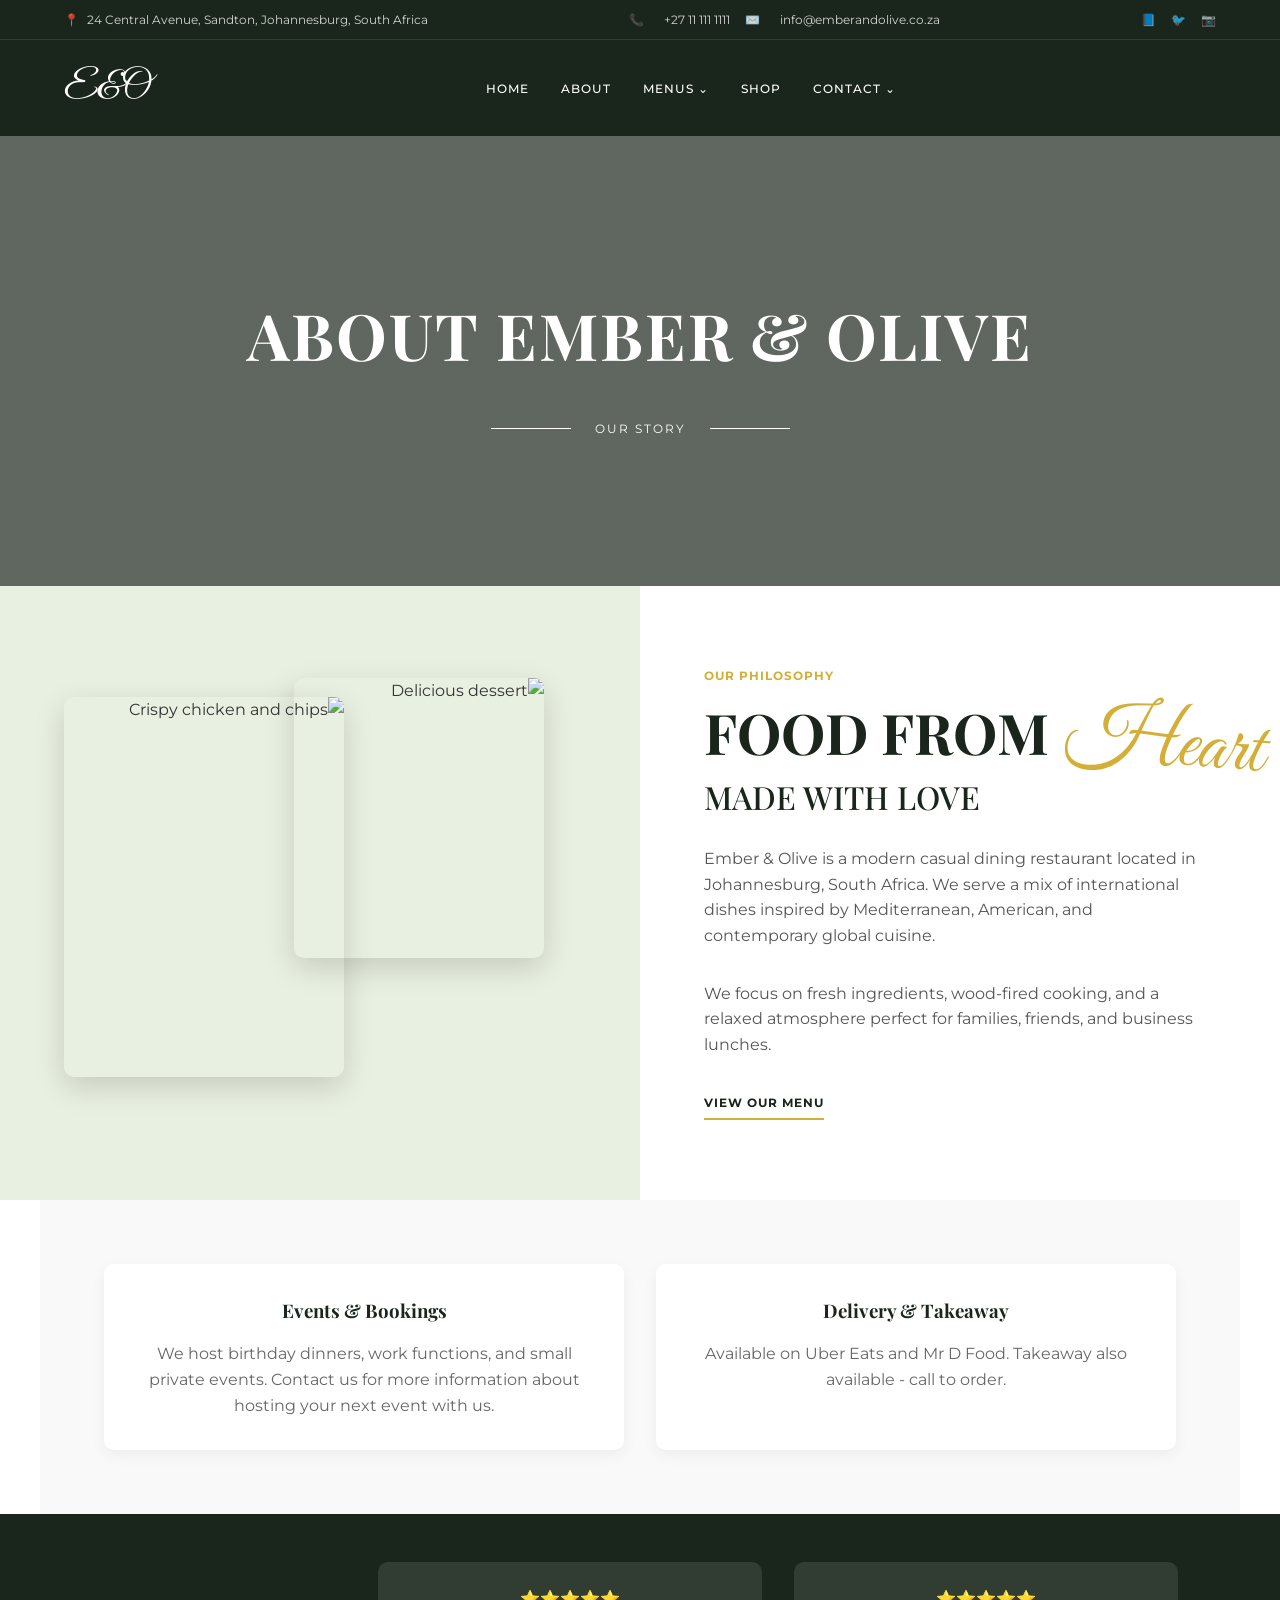
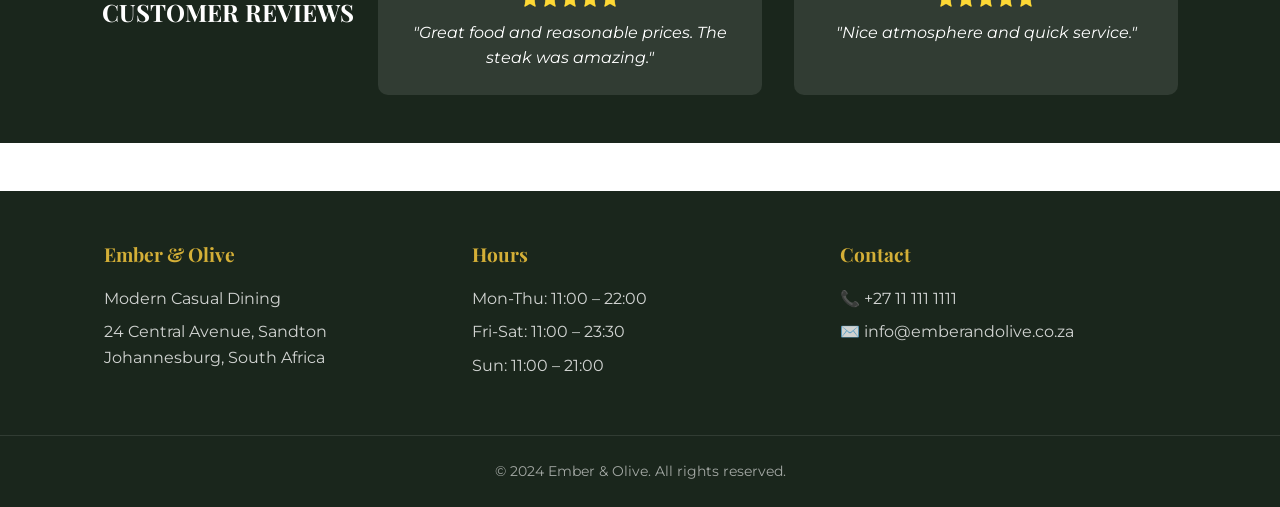
==== About.html @ af5945c0 "3rd commit" ====
<!DOCTYPE html>
<html lang="en">
<head>
    <meta charset="UTF-8">
    <meta name="viewport" content="width=device-width, initial-scale=1.0">
    <title>Ember & Olive - About Us</title>
    <link rel="stylesheet" href="css/style.css">
    <link href="https://fonts.googleapis.com/css2?family=Playfair+Display:wght@400;500;600;700;900&family=Montserrat:wght@300;400;500;600;700&family=Great+Vibes&display=swap" rel="stylesheet">
</head>
<body>
    <!-- Top Utility Bar -->
    <div class="top-bar">
        <div class="location">
            <span class="icon">📍</span> 24 Central Avenue, Sandton, Johannesburg, South Africa
        </div>
        <div class="contact-info">
            <span class="icon">📞</span> +27 11 111 1111
            <span class="icon email-icon">✉️</span> info@emberandolive.co.za
        </div>
        <div class="social-icons">
            <a href="#" aria-label="Facebook">📘</a>
            <a href="#" aria-label="Twitter">🐦</a>
            <a href="#" aria-label="Instagram">📷</a>
        </div>
    </div>

    <!-- Main Navigation -->
    <nav class="main-nav">
        <div class="logo">E&O</div>
        <ul class="nav-links">
            <li><a href="index.html">HOME</a></li>
            <li><a href="about.html">ABOUT</a></li>
            <li><a href="menu.html">MENUS ⌄</a></li>
            <li><a href="#">SHOP</a></li>
            <li><a href="contact.html">CONTACT ⌄</a></li>
        </ul>
    </nav>

    <!-- About Hero Section -->
    <section class="about-hero">
        <div class="hero-content">
            <h1>ABOUT EMBER & OLIVE</h1>
            <div class="hero-divider">
                <span class="line"></span>
                <span class="divider-text">OUR STORY</span>
                <span class="line"></span>
            </div>
        </div>
    </section>

    <!-- Split Content Section for About -->
    <section class="split-section reverse">
        <div class="left-column">
            <div class="left-content">
                <div class="eyebrow">OUR PHILOSOPHY</div>
                <div class="main-heading-container">
                    <h2 class="heading-come">FOOD FROM</h2>
                    <span class="cursive-us">Heart</span>
                </div>
                <h3 class="subheading">MADE WITH LOVE</h3>
                <p class="description">Ember & Olive is a modern casual dining restaurant located in Johannesburg, South Africa. We serve a mix of international dishes inspired by Mediterranean, American, and contemporary global cuisine.</p>
                <p class="description">We focus on fresh ingredients, wood-fired cooking, and a relaxed atmosphere perfect for families, friends, and business lunches.</p>
                <a href="menu.html" class="concept-link">VIEW OUR MENU</a>
            </div>
        </div>
        <div class="right-column">
            <div class="image-stack">
                <img src="images/Chicken and chips.jpg" alt="Crispy chicken and chips" class="stack-image image-1">
                <img src="images/Desert.jpg" alt="Delicious dessert" class="stack-image image-2">
            </div>
        </div>
    </section>

    <!-- Events & Bookings Section -->
    <section class="info-cards">
        <div class="card">
            <h3>Events & Bookings</h3>
            <p>We host birthday dinners, work functions, and small private events. Contact us for more information about hosting your next event with us.</p>
        </div>
        <div class="card">
            <h3>Delivery & Takeaway</h3>
            <p>Available on Uber Eats and Mr D Food. Takeaway also available - call to order.</p>
        </div>
    </section>

    <!-- Customer Reviews Banner -->
    <section class="reviews-banner">
        <div class="banner-content">
            <span class="banner-text">CUSTOMER REVIEWS</span>
            <div class="reviews">
                <div class="review">
                    <div class="stars">⭐⭐⭐⭐⭐</div>
                    <p>"Great food and reasonable prices. The steak was amazing."</p>
                </div>
                <div class="review">
                    <div class="stars">⭐⭐⭐⭐⭐</div>
                    <p>"Nice atmosphere and quick service."</p>
                </div>
            </div>
        </div>
    </section>

    <footer>
        <div class="footer-content">
            <div class="footer-section">
                <h3>Ember & Olive</h3>
                <p>Modern Casual Dining</p>
                <p>24 Central Avenue, Sandton<br>Johannesburg, South Africa</p>
            </div>
            <div class="footer-section">
                <h3>Hours</h3>
                <p>Mon-Thu: 11:00 – 22:00</p>
                <p>Fri-Sat: 11:00 – 23:30</p>
                <p>Sun: 11:00 – 21:00</p>
            </div>
            <div class="footer-section">
                <h3>Contact</h3>
                <p>📞 +27 11 111 1111</p>
                <p>✉️ info@emberandolive.co.za</p>
            </div>
        </div>
        <div class="footer-bottom">
            <p>&copy; 2024 Ember & Olive. All rights reserved.</p>
        </div>
    </footer>
</body>
</html>
---- css/style.css ----
/* ===== RESET & BASE STYLES ===== */
* {
    margin: 0;
    padding: 0;
    box-sizing: border-box;
}

body {
    font-family: 'Montserrat', sans-serif;
    line-height: 1.6;
    color: #333;
    background-color: #fff;
}

/* ===== TOP UTILITY BAR ===== */
.top-bar {
    background-color: #1a261c;
    color: rgba(255, 255, 255, 0.8);
    font-size: 12px;
    font-family: 'Montserrat', sans-serif;
    padding: 10px 5%;
    display: flex;
    justify-content: space-between;
    align-items: center;
    border-bottom: 1px solid rgba(255, 255, 255, 0.1);
    flex-wrap: wrap;
    gap: 10px;
}

.top-bar .icon {
    margin-right: 5px;
}

.contact-info {
    display: flex;
    gap: 15px;
    flex-wrap: wrap;
}

.contact-info .icon {
    margin-left: 0;
}

.social-icons {
    display: flex;
    gap: 15px;
}

.social-icons a {
    color: rgba(255, 255, 255, 0.8);
    text-decoration: none;
    transition: color 0.3s;
}

.social-icons a:hover {
    color: #d4af37;
}

/* ===== MAIN NAVIGATION ===== */
.main-nav {
    background-color: #1a261c;
    padding: 1rem 5%;
    display: flex;
    justify-content: space-between;
    align-items: center;
    flex-wrap: wrap;
    gap: 1rem;
    position: relative;
}

.logo {
    font-family: 'Great Vibes', cursive;
    font-size: 2.5rem;
    color: #fff;
    font-weight: normal;
    flex: 0 0 auto;
}

.nav-links {
    list-style: none;
    display: flex;
    gap: 2rem;
    flex-wrap: wrap;
    margin: 0;
    padding: 0;
    flex: 1;
    justify-content: center;
}

.nav-links li {
    margin: 0;
}

.nav-links a {
    text-decoration: none;
    color: #fff;
    font-size: 12px;
    font-weight: 500;
    letter-spacing: 1px;
    text-transform: uppercase;
    transition: color 0.3s;
}

.nav-links a:hover {
    color: #d4af37;
}

/* ===== HERO SECTIONS ===== */
.hero {
    height: 70vh;
    background: linear-gradient(rgba(26, 38, 28, 0.7), rgba(26, 38, 28, 0.7)), url('images/Drink with fruits around it.jpg');
    background-size: cover;
    background-position: center;
    display: flex;
    align-items: center;
    justify-content: center;
    text-align: center;
}

.about-hero {
    height: 50vh;
    background: linear-gradient(rgba(26, 38, 28, 0.7), rgba(26, 38, 28, 0.7)), url('images/Cool drink.jpg');
    background-size: cover;
    background-position: center;
    display: flex;
    align-items: center;
    justify-content: center;
    text-align: center;
}

.menu-hero {
    height: 50vh;
    background: linear-gradient(rgba(26, 38, 28, 0.7), rgba(26, 38, 28, 0.7)), url('images/Cool drink.jpg');
    background-size: cover;
    background-position: center;
    display: flex;
    align-items: center;
    justify-content: center;
    text-align: center;
}

.contact-hero {
    height: 50vh;
    background: linear-gradient(rgba(26, 38, 28, 0.7), rgba(26, 38, 28, 0.7)), url('images/Cool drink.jpg');
    background-size: cover;
    background-position: center;
    display: flex;
    align-items: center;
    justify-content: center;
    text-align: center;
}

.hero-content h1 {
    font-family: 'Playfair Display', serif;
    font-size: 4rem;
    font-weight: 700;
    color: #fff;
    margin-bottom: 1.5rem;
    text-transform: uppercase;
    letter-spacing: 2px;
}

.hero-divider {
    display: inline-flex;
    align-items: center;
    gap: 1.5rem;
}

.hero-divider .line {
    width: 80px;
    height: 1px;
    background-color: #fff;
}

.hero-divider .divider-text {
    color: #fff;
    font-size: 12px;
    letter-spacing: 2px;
    text-transform: uppercase;
    font-family: 'Montserrat', sans-serif;
}

/* ===== SPLIT SECTION ===== */
.split-section {
    display: grid;
    grid-template-columns: 1fr 1fr;
    min-height: 600px;
}

.split-section.reverse {
    direction: rtl;
}

.split-section.reverse .left-column {
    direction: ltr;
}

.left-column {
    background: #fff;
    padding: 80px 5% 80px 10%;
    display: flex;
    align-items: center;
}

.left-content {
    max-width: 500px;
}

.eyebrow {
    color: #d4af37;
    font-size: 12px;
    font-weight: bold;
    letter-spacing: 1px;
    text-transform: uppercase;
    margin-bottom: 1rem;
}

.main-heading-container {
    position: relative;
    margin-bottom: 0.5rem;
}

.heading-come {
    font-family: 'Playfair Display', serif;
    font-size: 3.5rem;
    font-weight: 700;
    color: #1a261c;
    text-transform: uppercase;
    line-height: 1.1;
    display: inline-block;
    position: relative;
}

.cursive-us {
    font-family: 'Great Vibes', cursive;
    font-size: 5rem;
    color: #d4af37;
    position: absolute;
    top: -20px;
    right: -60px;
    transform: rotate(5deg);
}

.subheading {
    font-family: 'Playfair Display', serif;
    font-size: 2rem;
    font-weight: 500;
    color: #1a261c;
    text-transform: uppercase;
    margin-bottom: 1.5rem;
}

.description {
    color: #555;
    line-height: 1.6;
    margin-bottom: 2rem;
}

.concept-link {
    color: #1a261c;
    text-decoration: none;
    font-size: 12px;
    font-weight: bold;
    text-transform: uppercase;
    letter-spacing: 1px;
    padding-bottom: 5px;
    border-bottom: 2px solid #d4af37;
    transition: color 0.3s;
    display: inline-block;
}

.concept-link:hover {
    color: #d4af37;
}

/* Right Column with Overlapping Images */
.right-column {
    background-color: #e8f0e1;
    position: relative;
    display: flex;
    align-items: center;
    justify-content: center;
    overflow: hidden;
}

.image-stack {
    position: relative;
    width: 100%;
    height: 100%;
    display: flex;
    align-items: center;
    justify-content: center;
}

.stack-image {
    position: absolute;
    border-radius: 10px;
    box-shadow: 0 10px 30px rgba(0,0,0,0.15);
}

.image-1 {
    width: 280px;
    height: 380px;
    object-fit: cover;
    left: 10%;
    bottom: 20%;
    z-index: 1;
}

.image-2 {
    width: 250px;
    height: 280px;
    object-fit: cover;
    right: 15%;
    top: 15%;
    z-index: 2;
}

/* ===== SPECIALS BANNER ===== */
.specials-banner {
    background: linear-gradient(rgba(0,0,0,0.6), rgba(0,0,0,0.6)), url('images/Drink with fruits around it.jpg');
    background-size: cover;
    background-position: center;
    padding: 4rem 2rem;
    text-align: center;
    margin: 3rem 0;
}

.banner-content {
    display: inline-flex;
    align-items: center;
    gap: 1.5rem;
    flex-wrap: wrap;
    justify-content: center;
}

.banner-text {
    color: #fff;
    font-size: 2rem;
    font-weight: bold;
    text-transform: uppercase;
    font-family: 'Playfair Display', serif;
}

.badge {
    background-color: #ff5722;
    color: #fff;
    padding: 5px 15px;
    border-radius: 3px;
    font-size: 12px;
    font-weight: bold;
    text-transform: uppercase;
}

.specials-list {
    display: flex;
    gap: 2rem;
    flex-wrap: wrap;
}

.special-item {
    color: #fff;
    font-size: 1rem;
}

/* ===== FEATURED MENU ===== */
.featured-menu {
    padding: 4rem 5%;
    text-align: center;
    background-color: #fff;
}

.featured-menu h2 {
    font-family: 'Playfair Display', serif;
    font-size: 2.5rem;
    color: #1a261c;
    margin-bottom: 3rem;
    position: relative;
    display: inline-block;
}

.featured-menu h2::after {
    content: '';
    position: absolute;
    bottom: -10px;
    left: 50%;
    transform: translateX(-50%);
    width: 60px;
    height: 2px;
    background-color: #d4af37;
}

.featured-grid {
    display: grid;
    grid-template-columns: repeat(auto-fit, minmax(300px, 1fr));
    gap: 2rem;
    max-width: 1200px;
    margin: 0 auto;
}

.featured-card {
    background: #fff;
    border-radius: 10px;
    overflow: hidden;
    box-shadow: 0 5px 15px rgba(0,0,0,0.1);
    transition: transform 0.3s;
}

.featured-card:hover {
    transform: translateY(-5px);
}

.featured-card img {
    width: 100%;
    height: 250px;
    object-fit: cover;
}

.featured-card h3 {
    font-family: 'Playfair Display', serif;
    font-size: 1.3rem;
    color: #1a261c;
    margin: 1rem 0 0.5rem;
}

.featured-card p {
    color: #666;
    margin-bottom: 0.5rem;
}

.featured-card .price {
    display: inline-block;
    color: #d4af37;
    font-size: 1.2rem;
    font-weight: bold;
    margin-bottom: 1rem;
}

/* ===== INFO CARDS ===== */
.info-cards {
    display: grid;
    grid-template-columns: repeat(auto-fit, minmax(300px, 1fr));
    gap: 2rem;
    padding: 4rem 5%;
    background: #f9f9f9;
    max-width: 1200px;
    margin: 0 auto;
}

.card {
    background: #fff;
    padding: 2rem;
    border-radius: 10px;
    text-align: center;
    box-shadow: 0 5px 15px rgba(0,0,0,0.05);
}

.card h3 {
    font-family: 'Playfair Display', serif;
    color: #1a261c;
    margin-bottom: 1rem;
}

.card p {
    color: #666;
    line-height: 1.6;
}

/* ===== REVIEWS BANNER ===== */
.reviews-banner {
    background: #1a261c;
    padding: 3rem;
    text-align: center;
}

.reviews-banner .banner-text {
    color: #fff;
    font-size: 1.5rem;
    margin-bottom: 2rem;
    display: block;
}

.reviews {
    display: grid;
    grid-template-columns: repeat(auto-fit, minmax(250px, 1fr));
    gap: 2rem;
    max-width: 800px;
    margin: 0 auto;
}

.review {
    background: rgba(255,255,255,0.1);
    padding: 1.5rem;
    border-radius: 10px;
}

.review .stars {
    color: #ffc107;
    margin-bottom: 0.5rem;
}

.review p {
    color: #fff;
    font-style: italic;
}

/* ===== MENU PAGE ===== */
.menu-sections {
    max-width: 1200px;
    margin: 0 auto;
    padding: 4rem 5%;
}

.menu-category {
    margin-bottom: 4rem;
}

.menu-category h2 {
    font-family: 'Playfair Display', serif;
    font-size: 2rem;
    color: #1a261c;
    margin-bottom: 2rem;
    text-align: center;
    position: relative;
}

.menu-category h2::after {
    content: '';
    position: absolute;
    bottom: -10px;
    left: 50%;
    transform: translateX(-50%);
    width: 50px;
    height: 2px;
    background-color: #d4af37;
}

.menu-items-grid {
    display: grid;
    grid-template-columns: repeat(auto-fit, minmax(280px, 1fr));
    gap: 1rem;
}

.menu-item-card {
    padding: 1rem;
    border-bottom: 1px solid #eee;
}

.item-info {
    display: flex;
    justify-content: space-between;
    align-items: baseline;
    flex-wrap: wrap;
    gap: 0.5rem;
}

.item-info h3 {
    font-family: 'Montserrat', sans-serif;
    font-size: 1rem;
    color: #333;
    font-weight: 500;
}

.item-info .price {
    color: #d4af37;
    font-weight: bold;
}

.menu-with-image {
    display: grid;
    grid-template-columns: 2fr 1fr;
    gap: 2rem;
    align-items: start;
}

.menu-with-image.reverse {
    grid-template-columns: 1fr 2fr;
}

.category-image img {
    width: 100%;
    border-radius: 10px;
    object-fit: cover;
    height: 300px;
}

/* ===== CONTACT PAGE ===== */
.contact-cards {
    display: grid;
    grid-template-columns: repeat(auto-fit, minmax(250px, 1fr));
    gap: 2rem;
    padding: 4rem 5%;
    max-width: 1200px;
    margin: 0 auto;
}

.contact-card {
    text-align: center;
    padding: 2rem;
    background: #fff;
    border-radius: 10px;
    box-shadow: 0 5px 15px rgba(0,0,0,0.05);
    transition: transform 0.3s;
}

.contact-card:hover {
    transform: translateY(-5px);
}

.contact-icon {
    font-size: 2.5rem;
    margin-bottom: 1rem;
}

.contact-card h3 {
    font-family: 'Playfair Display', serif;
    color: #1a261c;
    margin-bottom: 1rem;
}

.contact-card p {
    color: #666;
    margin-bottom: 0.5rem;
}

.contact-card a {
    color: #d4af37;
    text-decoration: none;
}

.contact-card a:hover {
    text-decoration: underline;
}

.contact-card .small {
    font-size: 0.85rem;
    color: #888;
    margin-top: 0.5rem;
}

.contact-info-section {
    max-width: 1200px;
    margin: 0 auto;
    padding: 2rem 5%;
}

.map-container {
    background: #f9f9f9;
    padding: 2rem;
    border-radius: 10px;
    text-align: center;
}

.map-container h3 {
    font-family: 'Playfair Display', serif;
    font-size: 1.5rem;
    color: #1a261c;
    margin-bottom: 1rem;
}

.map-placeholder {
    position: relative;
    margin-top: 1rem;
}

.map-drink-image {
    width: 100%;
    max-width: 400px;
    border-radius: 10px;
    margin-top: 1rem;
}

/* ===== FAQ SECTION ===== */
.faq-section {
    max-width: 800px;
    margin: 0 auto;
    padding: 4rem 5%;
}

.faq-section h2 {
    font-family: 'Playfair Display', serif;
    font-size: 2rem;
    color: #1a261c;
    text-align: center;
    margin-bottom: 2rem;
    position: relative;
}

.faq-section h2::after {
    content: '';
    position: absolute;
    bottom: -10px;
    left: 50%;
    transform: translateX(-50%);
    width: 50px;
    height: 2px;
    background-color: #d4af37;
}

.faq-grid {
    margin-top: 2rem;
}

.faq-grid details {
    margin-bottom: 1rem;
    border-bottom: 1px solid #eee;
    padding-bottom: 1rem;
}

.faq-grid summary {
    font-weight: bold;
    color: #1a261c;
    cursor: pointer;
    font-size: 1.1rem;
    padding: 0.5rem 0;
}

.faq-grid summary:hover {
    color: #d4af37;
}

.faq-grid details p {
    margin-top: 0.5rem;
    padding-left: 1rem;
    color: #666;
    line-height: 1.6;
}

/* ===== FOOTER ===== */
footer {
    background-color: #1a261c;
    color: #fff;
    margin-top: 3rem;
}

.footer-content {
    max-width: 1200px;
    margin: 0 auto;
    padding: 3rem 5%;
    display: grid;
    grid-template-columns: repeat(auto-fit, minmax(250px, 1fr));
    gap: 2rem;
}

.footer-section h3 {
    font-family: 'Playfair Display', serif;
    color: #d4af37;
    margin-bottom: 1rem;
    font-size: 1.2rem;
}

.footer-section p {
    color: rgba(255,255,255,0.8);
    line-height: 1.6;
    margin-bottom: 0.5rem;
}

.footer-bottom {
    text-align: center;
    padding: 1.5rem;
    border-top: 1px solid rgba(255,255,255,0.1);
}

.footer-bottom p {
    color: rgba(255,255,255,0.6);
    font-size: 0.9rem;
}

/* ===== RESPONSIVE DESIGN ===== */
@media (max-width: 968px) {
    .split-section {
        grid-template-columns: 1fr;
    }
    
    .split-section.reverse {
        direction: ltr;
    }
    
    .left-column {
        padding: 3rem 5%;
        text-align: center;
    }
    
    .left-content {
        max-width: 100%;
    }
    
    .image-stack {
        height: 500px;
        position: relative;
        display: flex;
        justify-content: center;
        align-items: center;
        gap: 1rem;
        flex-wrap: wrap;
        padding: 2rem;
    }
    
    .image-1, .image-2 {
        position: relative;
        width: 250px;
        height: auto;
        margin: 0 auto;
    }
    
    .image-1 {
        left: 0;
        bottom: 0;
    }
    
    .image-2 {
        right: 0;
        top: 0;
    }
    
    .menu-with-image {
        grid-template-columns: 1fr;
    }
    
    .menu-with-image.reverse {
        grid-template-columns: 1fr;
    }
    
    .top-bar {
        flex-direction: column;
        gap: 0.5rem;
        text-align: center;
    }
    
    .contact-info {
        justify-content: center;
    }
    
    .main-nav {
        flex-direction: column;
        text-align: center;
    }
    
    .nav-links {
        justify-content: center;
    }
    
    .hero-content h1 {
        font-size: 2rem;
        padding: 0 1rem;
    }
    
    .hero-divider .line {
        width: 40px;
    }
    
    .cursive-us {
        position: static;
        display: block;
        font-size: 3rem;
        text-align: center;
        transform: none;
        margin-top: 0.5rem;
    }
    
    .main-heading-container {
        text-align: center;
    }
    
    .heading-come {
        font-size: 2rem;
        display: block;
    }
    
    .subheading {
        font-size: 1.5rem;
        text-align: center;
    }
}

@media (max-width: 768px) {
    .featured-grid {
        grid-template-columns: 1fr;
    }
    
    .specials-list {
        flex-direction: column;
        gap: 0.5rem;
        align-items: center;
    }
    
    .banner-text {
        font-size: 1.5rem;
    }
    
    .banner-content {
        flex-direction: column;
    }
    
    .reviews {
        grid-template-columns: 1fr;
    }
    
    .info-cards {
        grid-template-columns: 1fr;
    }
    
    .contact-cards {
        grid-template-columns: 1fr;
    }
    
    .footer-content {
        grid-template-columns: 1fr;
        text-align: center;
    }
    
    .menu-items-grid {
        grid-template-columns: 1fr;
    }
    
    .item-info {
        flex-direction: column;
        align-items: center;
        text-align: center;
    }
    
    .category-image img {
        height: 200px;
    }
}

@media (max-width: 480px) {
    .hero {
        height: 60vh;
    }
    
    .about-hero, .menu-hero, .contact-hero {
        height: 40vh;
    }
    
    .hero-content h1 {
        font-size: 1.5rem;
    }
    
    .hero-divider .line {
        width: 20px;
    }
    
    .hero-divider .divider-text {
        font-size: 10px;
    }
    
    .eyebrow {
        font-size: 10px;
    }
    
    .heading-come {
        font-size: 1.5rem;
    }
    
    .cursive-us {
        font-size: 2rem;
    }
    
    .subheading {
        font-size: 1.2rem;
    }
    
    .description {
        font-size: 0.9rem;
    }
    
    .featured-menu h2 {
        font-size: 1.8rem;
    }
    
    .menu-category h2 {
        font-size: 1.5rem;
    }
    
    .contact-card {
        padding: 1.5rem;
    }
    
    .faq-section h2 {
        font-size: 1.5rem;
    }
    
    .faq-grid summary {
        font-size: 1rem;
    }
}
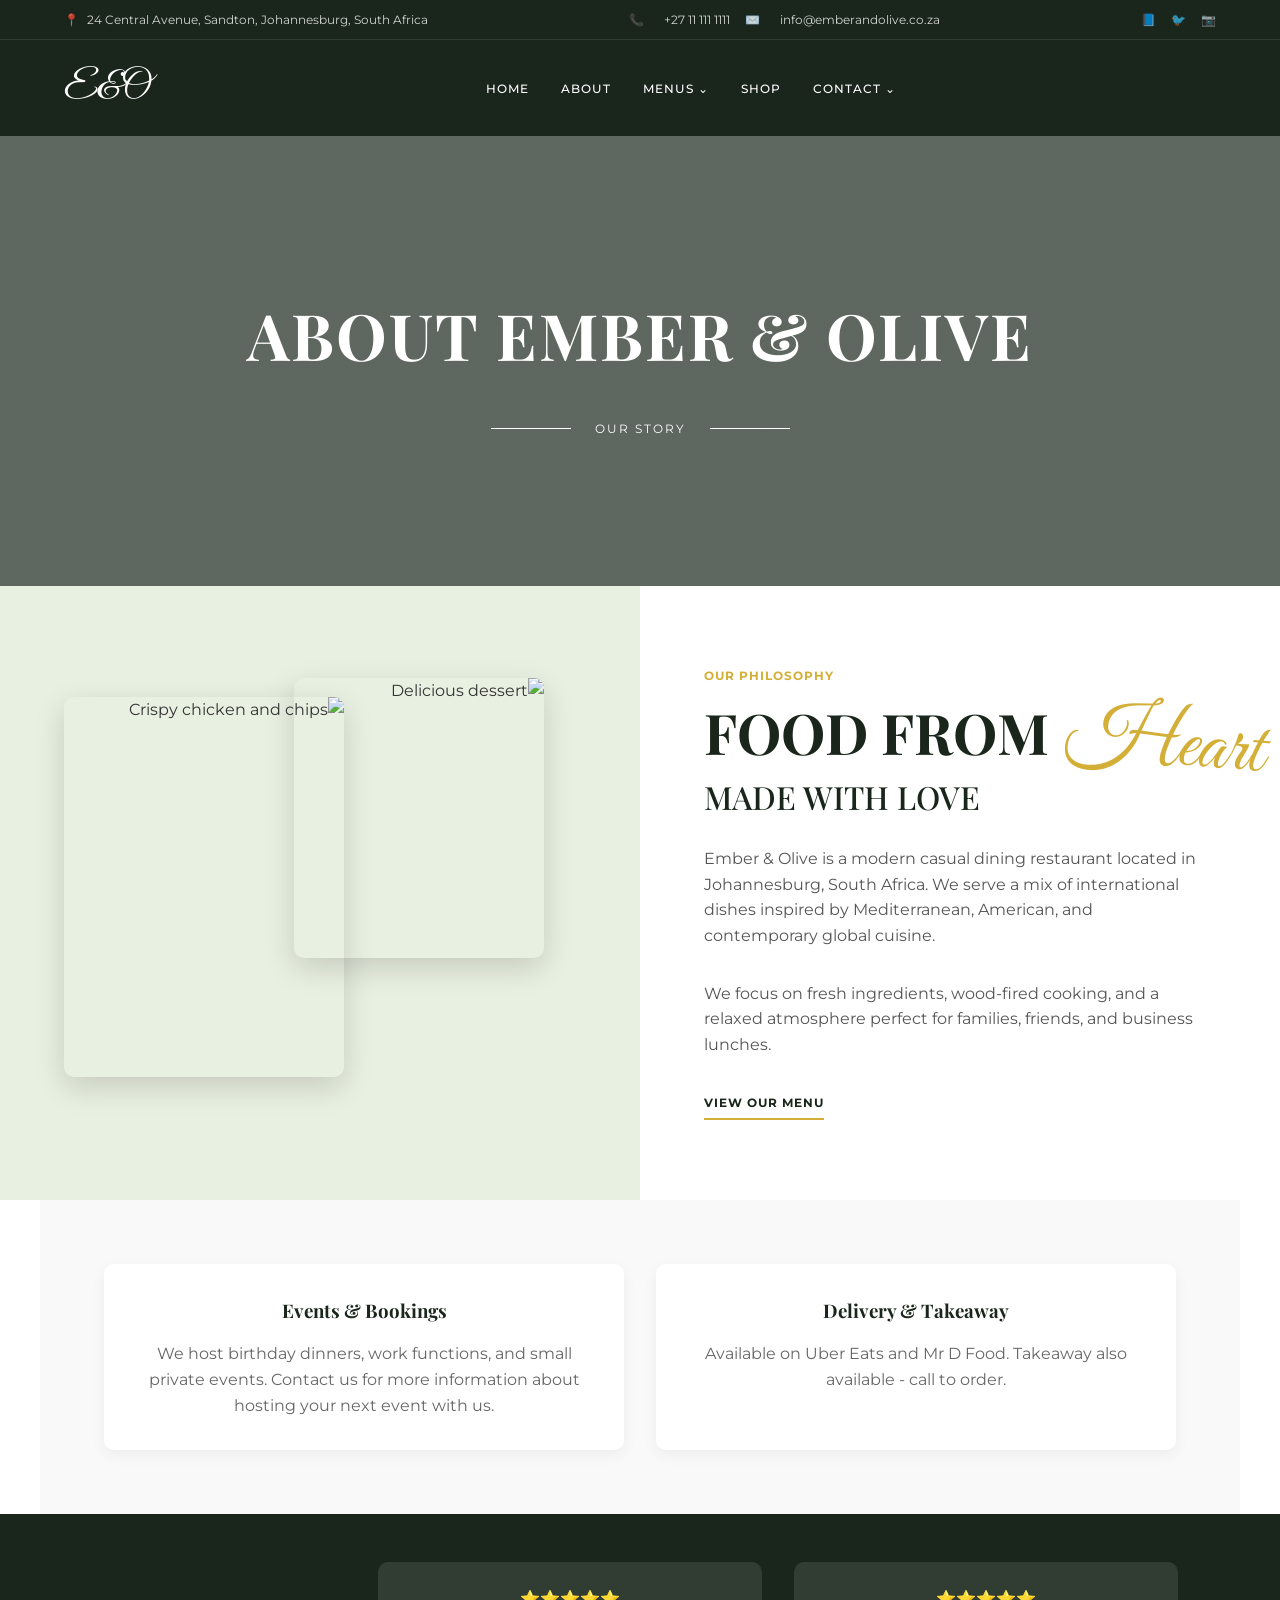
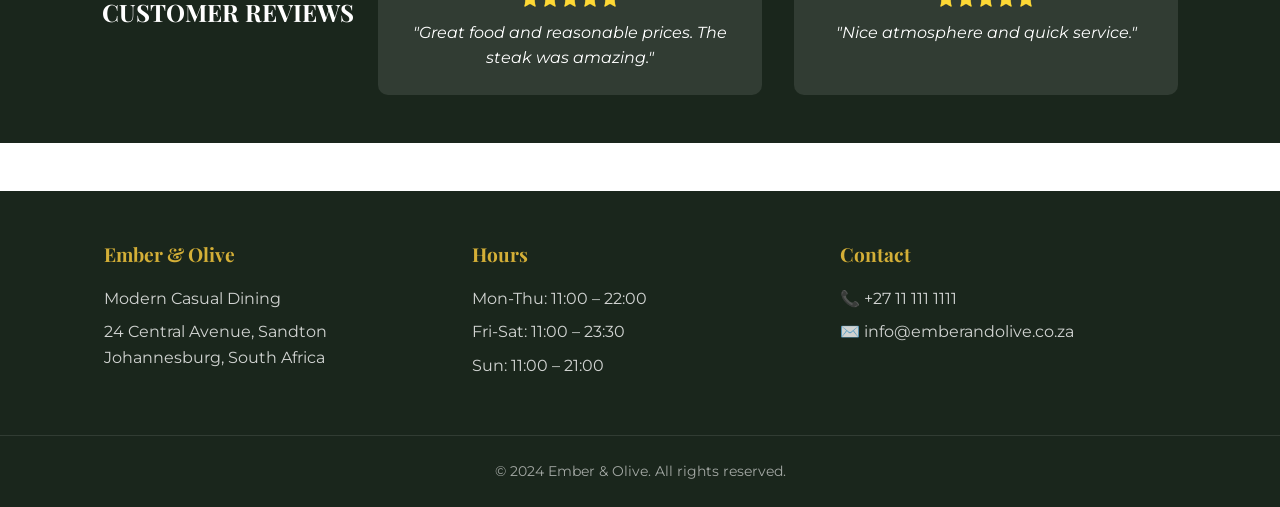
==== commit 693c151f: "Update About.html" ====
--- a/About.html
+++ b/About.html
@@ -29,10 +29,10 @@
         <div class="logo">E&O</div>
         <ul class="nav-links">
             <li><a href="index.html">HOME</a></li>
-            <li><a href="about.html">ABOUT</a></li>
-            <li><a href="menu.html">MENUS ⌄</a></li>
+            <li><a href="About.html">ABOUT</a></li>
+            <li><a href="Menu.html">MENUS ⌄</a></li>
             <li><a href="#">SHOP</a></li>
-            <li><a href="contact.html">CONTACT ⌄</a></li>
+            <li><a href="Contact.html">CONTACT ⌄</a></li>
         </ul>
     </nav>
 
@@ -124,4 +124,4 @@
         </div>
     </footer>
 </body>
-</html>+</html>
--- a/css/style.css
+++ b/css/style.css
@@ -10,6 +10,184 @@
     line-height: 1.6;
     color: #333;
     background-color: #fff;
+    overflow-x: hidden;
+}
+
+/* ===== SCROLL REVEAL ANIMATIONS ===== */
+@keyframes fadeInUp {
+    from {
+        opacity: 0;
+        transform: translateY(30px);
+    }
+    to {
+        opacity: 1;
+        transform: translateY(0);
+    }
+}
+
+@keyframes fadeInLeft {
+    from {
+        opacity: 0;
+        transform: translateX(-30px);
+    }
+    to {
+        opacity: 1;
+        transform: translateX(0);
+    }
+}
+
+@keyframes fadeInRight {
+    from {
+        opacity: 0;
+        transform: translateX(30px);
+    }
+    to {
+        opacity: 1;
+        transform: translateX(0);
+    }
+}
+
+@keyframes scaleIn {
+    from {
+        opacity: 0;
+        transform: scale(0.9);
+    }
+    to {
+        opacity: 1;
+        transform: scale(1);
+    }
+}
+
+@keyframes slideInFromBottom {
+    from {
+        opacity: 0;
+        transform: translateY(50px);
+    }
+    to {
+        opacity: 1;
+        transform: translateY(0);
+    }
+}
+
+@keyframes pulse {
+    0% {
+        transform: scale(1);
+    }
+    50% {
+        transform: scale(1.05);
+    }
+    100% {
+        transform: scale(1);
+    }
+}
+
+@keyframes float {
+    0% {
+        transform: translateY(0px);
+    }
+    50% {
+        transform: translateY(-10px);
+    }
+    100% {
+        transform: translateY(0px);
+    }
+}
+
+@keyframes shimmer {
+    0% {
+        background-position: -200% 0;
+    }
+    100% {
+        background-position: 200% 0;
+    }
+}
+
+@keyframes rotateIn {
+    from {
+        opacity: 0;
+        transform: rotate(-5deg) scale(0.9);
+    }
+    to {
+        opacity: 1;
+        transform: rotate(0) scale(1);
+    }
+}
+
+/* Apply scroll reveal animations */
+.split-section,
+.featured-card,
+.menu-category,
+.contact-card,
+.card,
+.specials-banner,
+.reviews-banner,
+.faq-section {
+    opacity: 0;
+    animation: fadeInUp 0.8s ease forwards;
+}
+
+.split-section {
+    animation-delay: 0.1s;
+}
+
+.featured-card:nth-child(1) {
+    animation-delay: 0.2s;
+}
+
+.featured-card:nth-child(2) {
+    animation-delay: 0.4s;
+}
+
+.featured-card:nth-child(3) {
+    animation-delay: 0.6s;
+}
+
+.menu-category:nth-child(1) {
+    animation-delay: 0.1s;
+}
+
+.menu-category:nth-child(2) {
+    animation-delay: 0.3s;
+}
+
+.menu-category:nth-child(3) {
+    animation-delay: 0.5s;
+}
+
+.menu-category:nth-child(4) {
+    animation-delay: 0.7s;
+}
+
+.menu-category:nth-child(5) {
+    animation-delay: 0.9s;
+}
+
+.menu-category:nth-child(6) {
+    animation-delay: 1.1s;
+}
+
+.contact-card:nth-child(1) {
+    animation-delay: 0.2s;
+}
+
+.contact-card:nth-child(2) {
+    animation-delay: 0.4s;
+}
+
+.contact-card:nth-child(3) {
+    animation-delay: 0.6s;
+}
+
+.contact-card:nth-child(4) {
+    animation-delay: 0.8s;
+}
+
+.card:nth-child(1) {
+    animation-delay: 0.2s;
+}
+
+.card:nth-child(2) {
+    animation-delay: 0.4s;
 }
 
 /* ===== TOP UTILITY BAR ===== */
@@ -29,6 +207,12 @@
 
 .top-bar .icon {
     margin-right: 5px;
+    transition: transform 0.3s ease;
+    display: inline-block;
+}
+
+.top-bar .icon:hover {
+    transform: scale(1.1);
 }
 
 .contact-info {
@@ -49,11 +233,13 @@
 .social-icons a {
     color: rgba(255, 255, 255, 0.8);
     text-decoration: none;
-    transition: color 0.3s;
+    transition: all 0.3s ease;
+    display: inline-block;
 }
 
 .social-icons a:hover {
     color: #d4af37;
+    transform: translateY(-2px);
 }
 
 /* ===== MAIN NAVIGATION ===== */
@@ -66,6 +252,10 @@
     flex-wrap: wrap;
     gap: 1rem;
     position: relative;
+    position: sticky;
+    top: 0;
+    z-index: 1000;
+    animation: slideInFromBottom 0.6s ease;
 }
 
 .logo {
@@ -74,6 +264,13 @@
     color: #fff;
     font-weight: normal;
     flex: 0 0 auto;
+    transition: all 0.3s ease;
+    cursor: pointer;
+}
+
+.logo:hover {
+    transform: scale(1.05);
+    color: #d4af37;
 }
 
 .nav-links {
@@ -98,11 +295,29 @@
     font-weight: 500;
     letter-spacing: 1px;
     text-transform: uppercase;
-    transition: color 0.3s;
+    transition: all 0.3s ease;
+    position: relative;
+    display: inline-block;
+}
+
+.nav-links a::after {
+    content: '';
+    position: absolute;
+    bottom: -5px;
+    left: 0;
+    width: 0;
+    height: 2px;
+    background-color: #d4af37;
+    transition: width 0.3s ease;
+}
+
+.nav-links a:hover::after {
+    width: 100%;
 }
 
 .nav-links a:hover {
     color: #d4af37;
+    transform: translateY(-2px);
 }
 
 /* ===== HERO SECTIONS ===== */
@@ -115,6 +330,7 @@
     align-items: center;
     justify-content: center;
     text-align: center;
+    animation: scaleIn 1s ease;
 }
 
 .about-hero {
@@ -126,6 +342,7 @@
     align-items: center;
     justify-content: center;
     text-align: center;
+    animation: scaleIn 1s ease;
 }
 
 .menu-hero {
@@ -137,6 +354,7 @@
     align-items: center;
     justify-content: center;
     text-align: center;
+    animation: scaleIn 1s ease;
 }
 
 .contact-hero {
@@ -148,6 +366,7 @@
     align-items: center;
     justify-content: center;
     text-align: center;
+    animation: scaleIn 1s ease;
 }
 
 .hero-content h1 {
@@ -158,12 +377,14 @@
     margin-bottom: 1.5rem;
     text-transform: uppercase;
     letter-spacing: 2px;
+    animation: fadeInUp 0.8s ease;
 }
 
 .hero-divider {
     display: inline-flex;
     align-items: center;
     gap: 1.5rem;
+    animation: fadeInUp 1s ease;
 }
 
 .hero-divider .line {
@@ -213,6 +434,7 @@
     letter-spacing: 1px;
     text-transform: uppercase;
     margin-bottom: 1rem;
+    animation: fadeInLeft 0.6s ease;
 }
 
 .main-heading-container {
@@ -229,6 +451,7 @@
     line-height: 1.1;
     display: inline-block;
     position: relative;
+    animation: fadeInLeft 0.7s ease;
 }
 
 .cursive-us {
@@ -239,6 +462,7 @@
     top: -20px;
     right: -60px;
     transform: rotate(5deg);
+    animation: rotateIn 0.8s ease;
 }
 
 .subheading {
@@ -248,12 +472,14 @@
     color: #1a261c;
     text-transform: uppercase;
     margin-bottom: 1.5rem;
+    animation: fadeInLeft 0.8s ease;
 }
 
 .description {
     color: #555;
     line-height: 1.6;
     margin-bottom: 2rem;
+    animation: fadeInLeft 0.9s ease;
 }
 
 .concept-link {
@@ -265,12 +491,14 @@
     letter-spacing: 1px;
     padding-bottom: 5px;
     border-bottom: 2px solid #d4af37;
-    transition: color 0.3s;
+    transition: all 0.3s ease;
     display: inline-block;
 }
 
 .concept-link:hover {
     color: #d4af37;
+    transform: translateX(5px);
+    border-bottom-color: #1a261c;
 }
 
 /* Right Column with Overlapping Images */
@@ -296,6 +524,8 @@
     position: absolute;
     border-radius: 10px;
     box-shadow: 0 10px 30px rgba(0,0,0,0.15);
+    transition: all 0.5s cubic-bezier(0.4, 0, 0.2, 1);
+    cursor: pointer;
 }
 
 .image-1 {
@@ -314,6 +544,18 @@
     right: 15%;
     top: 15%;
     z-index: 2;
+}
+
+/* Image hover animations */
+.stack-image:hover {
+    transform: scale(1.05) translateY(-10px);
+    box-shadow: 0 20px 40px rgba(0,0,0,0.2);
+    z-index: 10;
+}
+
+.image-1:hover ~ .image-2,
+.image-2:hover {
+    transform: scale(1.02);
 }
 
 /* ===== SPECIALS BANNER ===== */
@@ -324,6 +566,12 @@
     padding: 4rem 2rem;
     text-align: center;
     margin: 3rem 0;
+    transition: all 0.3s ease;
+}
+
+.specials-banner:hover {
+    transform: scale(1.01);
+    box-shadow: 0 10px 30px rgba(0,0,0,0.2);
 }
 
 .banner-content {
@@ -340,6 +588,23 @@
     font-weight: bold;
     text-transform: uppercase;
     font-family: 'Playfair Display', serif;
+    position: relative;
+    display: inline-block;
+}
+
+.banner-text::after {
+    content: '';
+    position: absolute;
+    bottom: -5px;
+    left: 0;
+    width: 0;
+    height: 2px;
+    background-color: #d4af37;
+    transition: width 0.3s ease;
+}
+
+.specials-banner:hover .banner-text::after {
+    width: 100%;
 }
 
 .badge {
@@ -350,6 +615,8 @@
     font-size: 12px;
     font-weight: bold;
     text-transform: uppercase;
+    animation: pulse 1.5s infinite;
+    display: inline-block;
 }
 
 .specials-list {
@@ -361,6 +628,13 @@
 .special-item {
     color: #fff;
     font-size: 1rem;
+    transition: transform 0.3s ease;
+    display: inline-block;
+}
+
+.special-item:hover {
+    transform: translateX(5px);
+    color: #d4af37;
 }
 
 /* ===== FEATURED MENU ===== */
@@ -388,6 +662,11 @@
     width: 60px;
     height: 2px;
     background-color: #d4af37;
+    transition: width 0.3s ease;
+}
+
+.featured-menu h2:hover::after {
+    width: 100px;
 }
 
 .featured-grid {
@@ -403,17 +682,24 @@
     border-radius: 10px;
     overflow: hidden;
     box-shadow: 0 5px 15px rgba(0,0,0,0.1);
-    transition: transform 0.3s;
+    transition: all 0.4s cubic-bezier(0.4, 0, 0.2, 1);
+    cursor: pointer;
 }
 
 .featured-card:hover {
-    transform: translateY(-5px);
+    transform: translateY(-10px);
+    box-shadow: 0 15px 40px rgba(0,0,0,0.15);
 }
 
 .featured-card img {
     width: 100%;
     height: 250px;
     object-fit: cover;
+    transition: transform 0.5s ease;
+}
+
+.featured-card:hover img {
+    transform: scale(1.05);
 }
 
 .featured-card h3 {
@@ -421,6 +707,11 @@
     font-size: 1.3rem;
     color: #1a261c;
     margin: 1rem 0 0.5rem;
+    transition: color 0.3s ease;
+}
+
+.featured-card:hover h3 {
+    color: #d4af37;
 }
 
 .featured-card p {
@@ -434,6 +725,11 @@
     font-size: 1.2rem;
     font-weight: bold;
     margin-bottom: 1rem;
+    transition: transform 0.3s ease;
+}
+
+.featured-card:hover .price {
+    transform: scale(1.1);
 }
 
 /* ===== INFO CARDS ===== */
@@ -453,12 +749,23 @@
     border-radius: 10px;
     text-align: center;
     box-shadow: 0 5px 15px rgba(0,0,0,0.05);
+    transition: all 0.4s cubic-bezier(0.4, 0, 0.2, 1);
+}
+
+.card:hover {
+    transform: translateY(-5px);
+    box-shadow: 0 10px 30px rgba(0,0,0,0.1);
 }
 
 .card h3 {
     font-family: 'Playfair Display', serif;
     color: #1a261c;
     margin-bottom: 1rem;
+    transition: color 0.3s ease;
+}
+
+.card:hover h3 {
+    color: #d4af37;
 }
 
 .card p {
@@ -478,6 +785,23 @@
     font-size: 1.5rem;
     margin-bottom: 2rem;
     display: block;
+    position: relative;
+    display: inline-block;
+}
+
+.reviews-banner .banner-text::after {
+    content: '';
+    position: absolute;
+    bottom: -5px;
+    left: 0;
+    width: 0;
+    height: 2px;
+    background-color: #d4af37;
+    transition: width 0.3s ease;
+}
+
+.reviews-banner:hover .banner-text::after {
+    width: 100%;
 }
 
 .reviews {
@@ -492,6 +816,12 @@
     background: rgba(255,255,255,0.1);
     padding: 1.5rem;
     border-radius: 10px;
+    transition: all 0.3s ease;
+}
+
+.review:hover {
+    transform: translateY(-5px);
+    background: rgba(255,255,255,0.2);
 }
 
 .review .stars {
@@ -533,6 +863,11 @@
     width: 50px;
     height: 2px;
     background-color: #d4af37;
+    transition: width 0.3s ease;
+}
+
+.menu-category:hover h2::after {
+    width: 100px;
 }
 
 .menu-items-grid {
@@ -544,6 +879,12 @@
 .menu-item-card {
     padding: 1rem;
     border-bottom: 1px solid #eee;
+    transition: all 0.3s ease;
+}
+
+.menu-item-card:hover {
+    transform: translateX(10px);
+    border-bottom-color: #d4af37;
 }
 
 .item-info {
@@ -559,11 +900,21 @@
     font-size: 1rem;
     color: #333;
     font-weight: 500;
+    transition: color 0.3s ease;
+}
+
+.menu-item-card:hover .item-info h3 {
+    color: #d4af37;
 }
 
 .item-info .price {
     color: #d4af37;
     font-weight: bold;
+    transition: transform 0.3s ease;
+}
+
+.menu-item-card:hover .item-info .price {
+    transform: scale(1.05);
 }
 
 .menu-with-image {
@@ -582,6 +933,13 @@
     border-radius: 10px;
     object-fit: cover;
     height: 300px;
+    transition: all 0.5s cubic-bezier(0.4, 0, 0.2, 1);
+    cursor: pointer;
+}
+
+.category-image img:hover {
+    transform: scale(1.03);
+    box-shadow: 0 10px 30px rgba(0,0,0,0.2);
 }
 
 /* ===== CONTACT PAGE ===== */
@@ -600,22 +958,34 @@
     background: #fff;
     border-radius: 10px;
     box-shadow: 0 5px 15px rgba(0,0,0,0.05);
-    transition: transform 0.3s;
+    transition: all 0.4s cubic-bezier(0.4, 0, 0.2, 1);
 }
 
 .contact-card:hover {
-    transform: translateY(-5px);
+    transform: translateY(-8px);
+    box-shadow: 0 15px 40px rgba(0,0,0,0.1);
 }
 
 .contact-icon {
     font-size: 2.5rem;
     margin-bottom: 1rem;
+    transition: transform 0.3s ease;
+    display: inline-block;
+}
+
+.contact-card:hover .contact-icon {
+    transform: scale(1.1) rotate(5deg);
 }
 
 .contact-card h3 {
     font-family: 'Playfair Display', serif;
     color: #1a261c;
     margin-bottom: 1rem;
+    transition: color 0.3s ease;
+}
+
+.contact-card:hover h3 {
+    color: #d4af37;
 }
 
 .contact-card p {
@@ -626,9 +996,12 @@
 .contact-card a {
     color: #d4af37;
     text-decoration: none;
+    transition: all 0.3s ease;
+    display: inline-block;
 }
 
 .contact-card a:hover {
+    transform: translateX(3px);
     text-decoration: underline;
 }
 
@@ -649,6 +1022,12 @@
     padding: 2rem;
     border-radius: 10px;
     text-align: center;
+    transition: all 0.3s ease;
+}
+
+.map-container:hover {
+    transform: scale(1.01);
+    box-shadow: 0 5px 20px rgba(0,0,0,0.1);
 }
 
 .map-container h3 {
@@ -668,6 +1047,13 @@
     max-width: 400px;
     border-radius: 10px;
     margin-top: 1rem;
+    transition: all 0.5s ease;
+    cursor: pointer;
+}
+
+.map-drink-image:hover {
+    transform: scale(1.02);
+    box-shadow: 0 10px 30px rgba(0,0,0,0.2);
 }
 
 /* ===== FAQ SECTION ===== */
@@ -695,6 +1081,11 @@
     width: 50px;
     height: 2px;
     background-color: #d4af37;
+    transition: width 0.3s ease;
+}
+
+.faq-section h2:hover::after {
+    width: 100px;
 }
 
 .faq-grid {
@@ -705,6 +1096,11 @@
     margin-bottom: 1rem;
     border-bottom: 1px solid #eee;
     padding-bottom: 1rem;
+    transition: all 0.3s ease;
+}
+
+.faq-grid details:hover {
+    border-bottom-color: #d4af37;
 }
 
 .faq-grid summary {
@@ -713,10 +1109,12 @@
     cursor: pointer;
     font-size: 1.1rem;
     padding: 0.5rem 0;
+    transition: all 0.3s ease;
 }
 
 .faq-grid summary:hover {
     color: #d4af37;
+    transform: translateX(5px);
 }
 
 .faq-grid details p {
@@ -724,6 +1122,11 @@
     padding-left: 1rem;
     color: #666;
     line-height: 1.6;
+    animation: fadeInUp 0.5s ease;
+}
+
+.faq-grid details[open] summary {
+    color: #d4af37;
 }
 
 /* ===== FOOTER ===== */
@@ -742,17 +1145,36 @@
     gap: 2rem;
 }
 
+.footer-section {
+    transition: transform 0.3s ease;
+}
+
+.footer-section:hover {
+    transform: translateY(-5px);
+}
+
 .footer-section h3 {
     font-family: 'Playfair Display', serif;
     color: #d4af37;
     margin-bottom: 1rem;
     font-size: 1.2rem;
+    transition: all 0.3s ease;
+}
+
+.footer-section:hover h3 {
+    transform: translateX(5px);
 }
 
 .footer-section p {
     color: rgba(255,255,255,0.8);
     line-height: 1.6;
     margin-bottom: 0.5rem;
+    transition: transform 0.3s ease;
+}
+
+.footer-section p:hover {
+    transform: translateX(3px);
+    color: #fff;
 }
 
 .footer-bottom {
@@ -764,6 +1186,29 @@
 .footer-bottom p {
     color: rgba(255,255,255,0.6);
     font-size: 0.9rem;
+}
+
+/* ===== SCROLL REVEAL TRIGGER ===== */
+.split-section,
+.featured-card,
+.menu-category,
+.contact-card,
+.card,
+.specials-banner,
+.reviews-banner,
+.faq-section {
+    opacity: 0;
+    animation: fadeInUp 0.8s ease forwards;
+}
+
+/* Make sure elements become visible when scrolled into view */
+.js-scroll {
+    opacity: 0;
+    transition: opacity 0.5s ease;
+}
+
+.js-scroll.scrolled {
+    opacity: 1;
 }
 
 /* ===== RESPONSIVE DESIGN ===== */
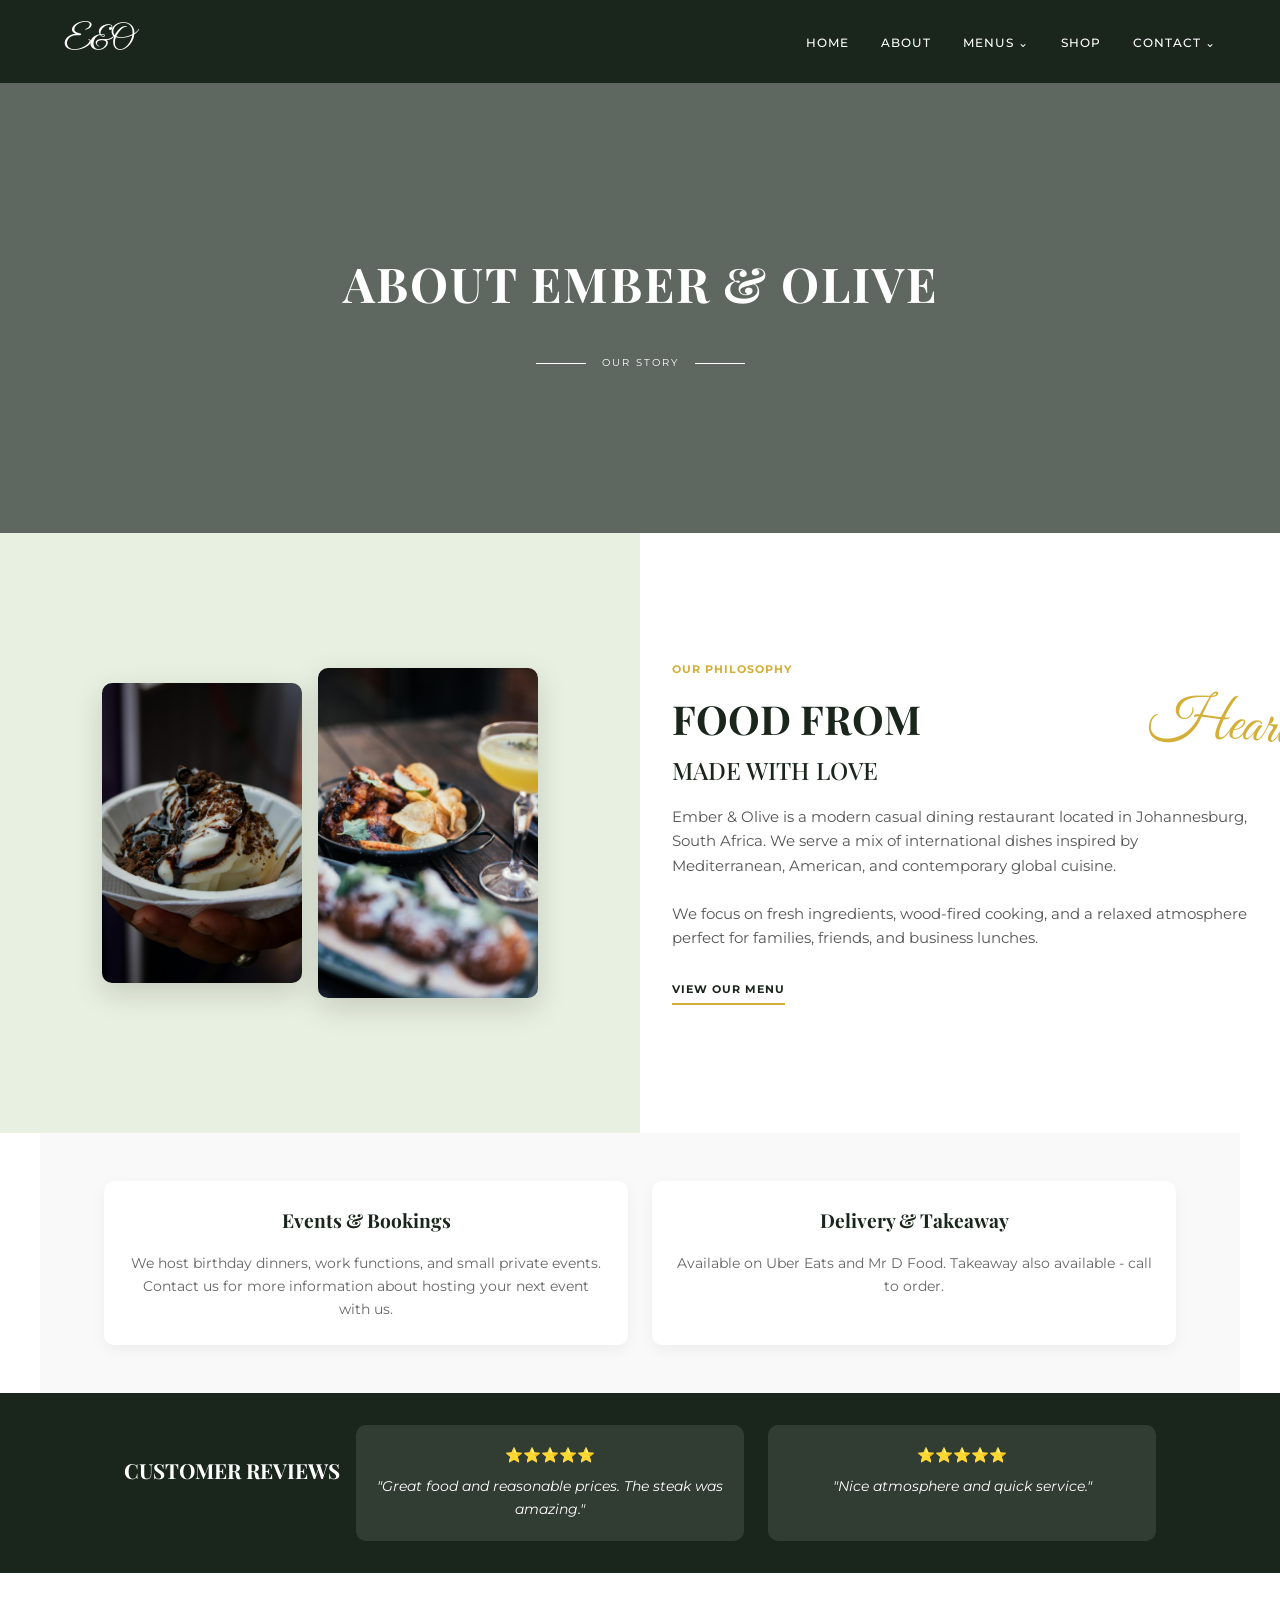
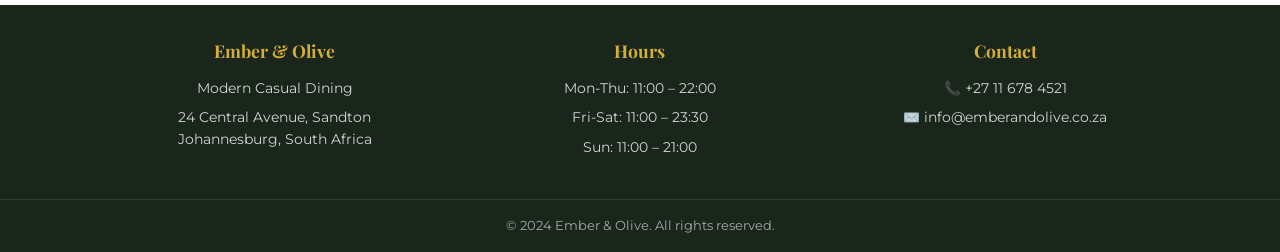
==== commit 84d6853e: "mobile and nav update" ====
--- a/About.html
+++ b/About.html
@@ -2,37 +2,26 @@
 <html lang="en">
 <head>
     <meta charset="UTF-8">
-    <meta name="viewport" content="width=device-width, initial-scale=1.0">
+    <meta name="viewport" content="width=device-width, initial-scale=1.0, user-scalable=yes">
     <title>Ember & Olive - About Us</title>
     <link rel="stylesheet" href="css/style.css">
     <link href="https://fonts.googleapis.com/css2?family=Playfair+Display:wght@400;500;600;700;900&family=Montserrat:wght@300;400;500;600;700&family=Great+Vibes&display=swap" rel="stylesheet">
 </head>
 <body>
-    <!-- Top Utility Bar -->
-    <div class="top-bar">
-        <div class="location">
-            <span class="icon">📍</span> 24 Central Avenue, Sandton, Johannesburg, South Africa
-        </div>
-        <div class="contact-info">
-            <span class="icon">📞</span> +27 11 111 1111
-            <span class="icon email-icon">✉️</span> info@emberandolive.co.za
-        </div>
-        <div class="social-icons">
-            <a href="#" aria-label="Facebook">📘</a>
-            <a href="#" aria-label="Twitter">🐦</a>
-            <a href="#" aria-label="Instagram">📷</a>
-        </div>
-    </div>
-
-    <!-- Main Navigation -->
+    <!-- Main Navigation with Hamburger Menu -->
     <nav class="main-nav">
         <div class="logo">E&O</div>
-        <ul class="nav-links">
+        <div class="hamburger" id="hamburger">
+            <span></span>
+            <span></span>
+            <span></span>
+        </div>
+        <ul class="nav-links" id="nav-links">
             <li><a href="index.html">HOME</a></li>
-            <li><a href="About.html">ABOUT</a></li>
-            <li><a href="Menu.html">MENUS ⌄</a></li>
+            <li><a href="about.html">ABOUT</a></li>
+            <li><a href="menu.html">MENUS ⌄</a></li>
             <li><a href="#">SHOP</a></li>
-            <li><a href="Contact.html">CONTACT ⌄</a></li>
+            <li><a href="contact.html">CONTACT ⌄</a></li>
         </ul>
     </nav>
 
@@ -115,7 +104,7 @@
             </div>
             <div class="footer-section">
                 <h3>Contact</h3>
-                <p>📞 +27 11 111 1111</p>
+                <p>📞 +27 11 678 4521</p>
                 <p>✉️ info@emberandolive.co.za</p>
             </div>
         </div>
@@ -123,5 +112,23 @@
             <p>&copy; 2024 Ember & Olive. All rights reserved.</p>
         </div>
     </footer>
+
+    <script>
+        // Hamburger Menu Toggle
+        const hamburger = document.getElementById('hamburger');
+        const navLinks = document.getElementById('nav-links');
+
+        hamburger.addEventListener('click', () => {
+            hamburger.classList.toggle('active');
+            navLinks.classList.toggle('active');
+        });
+
+        document.querySelectorAll('.nav-links a').forEach(link => {
+            link.addEventListener('click', () => {
+                hamburger.classList.remove('active');
+                navLinks.classList.remove('active');
+            });
+        });
+    </script>
 </body>
-</html>
+</html>
--- a/css/style.css
+++ b/css/style.css
@@ -81,27 +81,6 @@
     }
 }
 
-@keyframes float {
-    0% {
-        transform: translateY(0px);
-    }
-    50% {
-        transform: translateY(-10px);
-    }
-    100% {
-        transform: translateY(0px);
-    }
-}
-
-@keyframes shimmer {
-    0% {
-        background-position: -200% 0;
-    }
-    100% {
-        background-position: 200% 0;
-    }
-}
-
 @keyframes rotateIn {
     from {
         opacity: 0;
@@ -110,6 +89,15 @@
     to {
         opacity: 1;
         transform: rotate(0) scale(1);
+    }
+}
+
+@keyframes slideIn {
+    from {
+        transform: translateX(-100%);
+    }
+    to {
+        transform: translateX(0);
     }
 }
 
@@ -190,82 +178,26 @@
     animation-delay: 0.4s;
 }
 
-/* ===== TOP UTILITY BAR ===== */
-.top-bar {
-    background-color: #1a261c;
-    color: rgba(255, 255, 255, 0.8);
-    font-size: 12px;
-    font-family: 'Montserrat', sans-serif;
-    padding: 10px 5%;
-    display: flex;
-    justify-content: space-between;
-    align-items: center;
-    border-bottom: 1px solid rgba(255, 255, 255, 0.1);
-    flex-wrap: wrap;
-    gap: 10px;
-}
-
-.top-bar .icon {
-    margin-right: 5px;
-    transition: transform 0.3s ease;
-    display: inline-block;
-}
-
-.top-bar .icon:hover {
-    transform: scale(1.1);
-}
-
-.contact-info {
-    display: flex;
-    gap: 15px;
-    flex-wrap: wrap;
-}
-
-.contact-info .icon {
-    margin-left: 0;
-}
-
-.social-icons {
-    display: flex;
-    gap: 15px;
-}
-
-.social-icons a {
-    color: rgba(255, 255, 255, 0.8);
-    text-decoration: none;
-    transition: all 0.3s ease;
-    display: inline-block;
-}
-
-.social-icons a:hover {
-    color: #d4af37;
-    transform: translateY(-2px);
-}
-
-/* ===== MAIN NAVIGATION ===== */
+/* ===== MAIN NAVIGATION WITH HAMBURGER MENU ===== */
 .main-nav {
     background-color: #1a261c;
     padding: 1rem 5%;
     display: flex;
     justify-content: space-between;
     align-items: center;
-    flex-wrap: wrap;
-    gap: 1rem;
-    position: relative;
     position: sticky;
     top: 0;
     z-index: 1000;
-    animation: slideInFromBottom 0.6s ease;
 }
 
 .logo {
     font-family: 'Great Vibes', cursive;
-    font-size: 2.5rem;
+    font-size: 2rem;
     color: #fff;
     font-weight: normal;
-    flex: 0 0 auto;
     transition: all 0.3s ease;
     cursor: pointer;
+    z-index: 1001;
 }
 
 .logo:hover {
@@ -273,15 +205,43 @@
     color: #d4af37;
 }
 
+/* Hamburger Menu Button */
+.hamburger {
+    display: none;
+    flex-direction: column;
+    cursor: pointer;
+    z-index: 1001;
+}
+
+.hamburger span {
+    width: 25px;
+    height: 3px;
+    background-color: #fff;
+    margin: 3px 0;
+    transition: all 0.3s ease;
+    border-radius: 2px;
+}
+
+.hamburger.active span:nth-child(1) {
+    transform: rotate(45deg) translate(5px, 5px);
+}
+
+.hamburger.active span:nth-child(2) {
+    opacity: 0;
+}
+
+.hamburger.active span:nth-child(3) {
+    transform: rotate(-45deg) translate(7px, -6px);
+}
+
+/* Navigation Links */
 .nav-links {
     list-style: none;
     display: flex;
     gap: 2rem;
-    flex-wrap: wrap;
     margin: 0;
     padding: 0;
-    flex: 1;
-    justify-content: center;
+    transition: all 0.3s ease;
 }
 
 .nav-links li {
@@ -371,31 +331,32 @@
 
 .hero-content h1 {
     font-family: 'Playfair Display', serif;
-    font-size: 4rem;
+    font-size: 3rem;
     font-weight: 700;
     color: #fff;
     margin-bottom: 1.5rem;
     text-transform: uppercase;
     letter-spacing: 2px;
     animation: fadeInUp 0.8s ease;
+    padding: 0 1rem;
 }
 
 .hero-divider {
     display: inline-flex;
     align-items: center;
-    gap: 1.5rem;
+    gap: 1rem;
     animation: fadeInUp 1s ease;
 }
 
 .hero-divider .line {
-    width: 80px;
+    width: 50px;
     height: 1px;
     background-color: #fff;
 }
 
 .hero-divider .divider-text {
     color: #fff;
-    font-size: 12px;
+    font-size: 10px;
     letter-spacing: 2px;
     text-transform: uppercase;
     font-family: 'Montserrat', sans-serif;
@@ -418,18 +379,18 @@
 
 .left-column {
     background: #fff;
-    padding: 80px 5% 80px 10%;
+    padding: 60px 5%;
     display: flex;
     align-items: center;
 }
 
 .left-content {
-    max-width: 500px;
+    max-width: 100%;
 }
 
 .eyebrow {
     color: #d4af37;
-    font-size: 12px;
+    font-size: 11px;
     font-weight: bold;
     letter-spacing: 1px;
     text-transform: uppercase;
@@ -444,11 +405,11 @@
 
 .heading-come {
     font-family: 'Playfair Display', serif;
-    font-size: 3.5rem;
+    font-size: 2.5rem;
     font-weight: 700;
     color: #1a261c;
     text-transform: uppercase;
-    line-height: 1.1;
+    line-height: 1.2;
     display: inline-block;
     position: relative;
     animation: fadeInLeft 0.7s ease;
@@ -456,36 +417,37 @@
 
 .cursive-us {
     font-family: 'Great Vibes', cursive;
-    font-size: 5rem;
+    font-size: 3.5rem;
     color: #d4af37;
     position: absolute;
-    top: -20px;
-    right: -60px;
+    top: -15px;
+    right: -40px;
     transform: rotate(5deg);
     animation: rotateIn 0.8s ease;
 }
 
 .subheading {
     font-family: 'Playfair Display', serif;
-    font-size: 2rem;
+    font-size: 1.5rem;
     font-weight: 500;
     color: #1a261c;
     text-transform: uppercase;
-    margin-bottom: 1.5rem;
+    margin-bottom: 1rem;
     animation: fadeInLeft 0.8s ease;
 }
 
 .description {
     color: #555;
     line-height: 1.6;
-    margin-bottom: 2rem;
+    margin-bottom: 1.5rem;
+    font-size: 0.95rem;
     animation: fadeInLeft 0.9s ease;
 }
 
 .concept-link {
     color: #1a261c;
     text-decoration: none;
-    font-size: 12px;
+    font-size: 11px;
     font-weight: bold;
     text-transform: uppercase;
     letter-spacing: 1px;
@@ -508,7 +470,8 @@
     display: flex;
     align-items: center;
     justify-content: center;
-    overflow: hidden;
+    padding: 2rem;
+    min-height: 400px;
 }
 
 .image-stack {
@@ -518,31 +481,29 @@
     display: flex;
     align-items: center;
     justify-content: center;
+    flex-wrap: wrap;
+    gap: 1rem;
 }
 
 .stack-image {
-    position: absolute;
+    position: relative;
     border-radius: 10px;
     box-shadow: 0 10px 30px rgba(0,0,0,0.15);
     transition: all 0.5s cubic-bezier(0.4, 0, 0.2, 1);
     cursor: pointer;
+    width: 200px;
+    height: auto;
 }
 
 .image-1 {
-    width: 280px;
-    height: 380px;
-    object-fit: cover;
-    left: 10%;
-    bottom: 20%;
+    width: 220px;
+    height: auto;
     z-index: 1;
 }
 
 .image-2 {
-    width: 250px;
-    height: 280px;
-    object-fit: cover;
-    right: 15%;
-    top: 15%;
+    width: 200px;
+    height: auto;
     z-index: 2;
 }
 
@@ -553,19 +514,14 @@
     z-index: 10;
 }
 
-.image-1:hover ~ .image-2,
-.image-2:hover {
-    transform: scale(1.02);
-}
-
 /* ===== SPECIALS BANNER ===== */
 .specials-banner {
     background: linear-gradient(rgba(0,0,0,0.6), rgba(0,0,0,0.6)), url('images/Drink with fruits around it.jpg');
     background-size: cover;
     background-position: center;
-    padding: 4rem 2rem;
+    padding: 3rem 1rem;
     text-align: center;
-    margin: 3rem 0;
+    margin: 2rem 0;
     transition: all 0.3s ease;
 }
 
@@ -577,14 +533,14 @@
 .banner-content {
     display: inline-flex;
     align-items: center;
-    gap: 1.5rem;
+    gap: 1rem;
     flex-wrap: wrap;
     justify-content: center;
 }
 
 .banner-text {
     color: #fff;
-    font-size: 2rem;
+    font-size: 1.5rem;
     font-weight: bold;
     text-transform: uppercase;
     font-family: 'Playfair Display', serif;
@@ -610,9 +566,9 @@
 .badge {
     background-color: #ff5722;
     color: #fff;
-    padding: 5px 15px;
+    padding: 4px 12px;
     border-radius: 3px;
-    font-size: 12px;
+    font-size: 10px;
     font-weight: bold;
     text-transform: uppercase;
     animation: pulse 1.5s infinite;
@@ -621,13 +577,14 @@
 
 .specials-list {
     display: flex;
-    gap: 2rem;
+    gap: 1rem;
     flex-wrap: wrap;
+    justify-content: center;
 }
 
 .special-item {
     color: #fff;
-    font-size: 1rem;
+    font-size: 0.85rem;
     transition: transform 0.3s ease;
     display: inline-block;
 }
@@ -639,16 +596,16 @@
 
 /* ===== FEATURED MENU ===== */
 .featured-menu {
-    padding: 4rem 5%;
+    padding: 3rem 5%;
     text-align: center;
     background-color: #fff;
 }
 
 .featured-menu h2 {
     font-family: 'Playfair Display', serif;
-    font-size: 2.5rem;
+    font-size: 1.8rem;
     color: #1a261c;
-    margin-bottom: 3rem;
+    margin-bottom: 2rem;
     position: relative;
     display: inline-block;
 }
@@ -659,20 +616,20 @@
     bottom: -10px;
     left: 50%;
     transform: translateX(-50%);
-    width: 60px;
+    width: 50px;
     height: 2px;
     background-color: #d4af37;
     transition: width 0.3s ease;
 }
 
 .featured-menu h2:hover::after {
-    width: 100px;
+    width: 80px;
 }
 
 .featured-grid {
     display: grid;
-    grid-template-columns: repeat(auto-fit, minmax(300px, 1fr));
-    gap: 2rem;
+    grid-template-columns: repeat(auto-fit, minmax(280px, 1fr));
+    gap: 1.5rem;
     max-width: 1200px;
     margin: 0 auto;
 }
@@ -687,13 +644,13 @@
 }
 
 .featured-card:hover {
-    transform: translateY(-10px);
-    box-shadow: 0 15px 40px rgba(0,0,0,0.15);
+    transform: translateY(-5px);
+    box-shadow: 0 10px 30px rgba(0,0,0,0.15);
 }
 
 .featured-card img {
     width: 100%;
-    height: 250px;
+    height: 200px;
     object-fit: cover;
     transition: transform 0.5s ease;
 }
@@ -704,7 +661,7 @@
 
 .featured-card h3 {
     font-family: 'Playfair Display', serif;
-    font-size: 1.3rem;
+    font-size: 1.2rem;
     color: #1a261c;
     margin: 1rem 0 0.5rem;
     transition: color 0.3s ease;
@@ -717,12 +674,13 @@
 .featured-card p {
     color: #666;
     margin-bottom: 0.5rem;
+    font-size: 0.9rem;
 }
 
 .featured-card .price {
     display: inline-block;
     color: #d4af37;
-    font-size: 1.2rem;
+    font-size: 1.1rem;
     font-weight: bold;
     margin-bottom: 1rem;
     transition: transform 0.3s ease;
@@ -735,9 +693,9 @@
 /* ===== INFO CARDS ===== */
 .info-cards {
     display: grid;
-    grid-template-columns: repeat(auto-fit, minmax(300px, 1fr));
-    gap: 2rem;
-    padding: 4rem 5%;
+    grid-template-columns: repeat(auto-fit, minmax(280px, 1fr));
+    gap: 1.5rem;
+    padding: 3rem 5%;
     background: #f9f9f9;
     max-width: 1200px;
     margin: 0 auto;
@@ -745,7 +703,7 @@
 
 .card {
     background: #fff;
-    padding: 2rem;
+    padding: 1.5rem;
     border-radius: 10px;
     text-align: center;
     box-shadow: 0 5px 15px rgba(0,0,0,0.05);
@@ -759,6 +717,7 @@
 
 .card h3 {
     font-family: 'Playfair Display', serif;
+    font-size: 1.2rem;
     color: #1a261c;
     margin-bottom: 1rem;
     transition: color 0.3s ease;
@@ -771,19 +730,20 @@
 .card p {
     color: #666;
     line-height: 1.6;
+    font-size: 0.9rem;
 }
 
 /* ===== REVIEWS BANNER ===== */
 .reviews-banner {
     background: #1a261c;
-    padding: 3rem;
+    padding: 2rem 1rem;
     text-align: center;
 }
 
 .reviews-banner .banner-text {
     color: #fff;
-    font-size: 1.5rem;
-    margin-bottom: 2rem;
+    font-size: 1.3rem;
+    margin-bottom: 1.5rem;
     display: block;
     position: relative;
     display: inline-block;
@@ -806,15 +766,15 @@
 
 .reviews {
     display: grid;
-    grid-template-columns: repeat(auto-fit, minmax(250px, 1fr));
-    gap: 2rem;
+    grid-template-columns: repeat(auto-fit, minmax(280px, 1fr));
+    gap: 1.5rem;
     max-width: 800px;
     margin: 0 auto;
 }
 
 .review {
     background: rgba(255,255,255,0.1);
-    padding: 1.5rem;
+    padding: 1.2rem;
     border-radius: 10px;
     transition: all 0.3s ease;
 }
@@ -827,29 +787,31 @@
 .review .stars {
     color: #ffc107;
     margin-bottom: 0.5rem;
+    font-size: 0.9rem;
 }
 
 .review p {
     color: #fff;
     font-style: italic;
+    font-size: 0.9rem;
 }
 
 /* ===== MENU PAGE ===== */
 .menu-sections {
     max-width: 1200px;
     margin: 0 auto;
-    padding: 4rem 5%;
+    padding: 2rem 5%;
 }
 
 .menu-category {
-    margin-bottom: 4rem;
+    margin-bottom: 3rem;
 }
 
 .menu-category h2 {
     font-family: 'Playfair Display', serif;
-    font-size: 2rem;
+    font-size: 1.5rem;
     color: #1a261c;
-    margin-bottom: 2rem;
+    margin-bottom: 1.5rem;
     text-align: center;
     position: relative;
 }
@@ -857,33 +819,33 @@
 .menu-category h2::after {
     content: '';
     position: absolute;
-    bottom: -10px;
+    bottom: -8px;
     left: 50%;
     transform: translateX(-50%);
-    width: 50px;
+    width: 40px;
     height: 2px;
     background-color: #d4af37;
     transition: width 0.3s ease;
 }
 
 .menu-category:hover h2::after {
-    width: 100px;
+    width: 70px;
 }
 
 .menu-items-grid {
     display: grid;
     grid-template-columns: repeat(auto-fit, minmax(280px, 1fr));
-    gap: 1rem;
+    gap: 0.5rem;
 }
 
 .menu-item-card {
-    padding: 1rem;
+    padding: 0.8rem;
     border-bottom: 1px solid #eee;
     transition: all 0.3s ease;
 }
 
 .menu-item-card:hover {
-    transform: translateX(10px);
+    transform: translateX(5px);
     border-bottom-color: #d4af37;
 }
 
@@ -897,7 +859,7 @@
 
 .item-info h3 {
     font-family: 'Montserrat', sans-serif;
-    font-size: 1rem;
+    font-size: 0.95rem;
     color: #333;
     font-weight: 500;
     transition: color 0.3s ease;
@@ -910,6 +872,7 @@
 .item-info .price {
     color: #d4af37;
     font-weight: bold;
+    font-size: 0.95rem;
     transition: transform 0.3s ease;
 }
 
@@ -919,42 +882,38 @@
 
 .menu-with-image {
     display: grid;
-    grid-template-columns: 2fr 1fr;
-    gap: 2rem;
+    grid-template-columns: 1fr;
+    gap: 1.5rem;
     align-items: start;
-}
-
-.menu-with-image.reverse {
-    grid-template-columns: 1fr 2fr;
 }
 
 .category-image img {
     width: 100%;
     border-radius: 10px;
     object-fit: cover;
-    height: 300px;
+    height: 200px;
     transition: all 0.5s cubic-bezier(0.4, 0, 0.2, 1);
     cursor: pointer;
 }
 
 .category-image img:hover {
-    transform: scale(1.03);
+    transform: scale(1.02);
     box-shadow: 0 10px 30px rgba(0,0,0,0.2);
 }
 
 /* ===== CONTACT PAGE ===== */
 .contact-cards {
     display: grid;
-    grid-template-columns: repeat(auto-fit, minmax(250px, 1fr));
-    gap: 2rem;
-    padding: 4rem 5%;
+    grid-template-columns: repeat(auto-fit, minmax(280px, 1fr));
+    gap: 1.5rem;
+    padding: 3rem 5%;
     max-width: 1200px;
     margin: 0 auto;
 }
 
 .contact-card {
     text-align: center;
-    padding: 2rem;
+    padding: 1.5rem;
     background: #fff;
     border-radius: 10px;
     box-shadow: 0 5px 15px rgba(0,0,0,0.05);
@@ -962,13 +921,13 @@
 }
 
 .contact-card:hover {
-    transform: translateY(-8px);
-    box-shadow: 0 15px 40px rgba(0,0,0,0.1);
+    transform: translateY(-5px);
+    box-shadow: 0 10px 30px rgba(0,0,0,0.1);
 }
 
 .contact-icon {
-    font-size: 2.5rem;
-    margin-bottom: 1rem;
+    font-size: 2rem;
+    margin-bottom: 0.8rem;
     transition: transform 0.3s ease;
     display: inline-block;
 }
@@ -979,8 +938,9 @@
 
 .contact-card h3 {
     font-family: 'Playfair Display', serif;
+    font-size: 1.2rem;
     color: #1a261c;
-    margin-bottom: 1rem;
+    margin-bottom: 0.8rem;
     transition: color 0.3s ease;
 }
 
@@ -991,6 +951,7 @@
 .contact-card p {
     color: #666;
     margin-bottom: 0.5rem;
+    font-size: 0.9rem;
 }
 
 .contact-card a {
@@ -1006,7 +967,7 @@
 }
 
 .contact-card .small {
-    font-size: 0.85rem;
+    font-size: 0.8rem;
     color: #888;
     margin-top: 0.5rem;
 }
@@ -1014,12 +975,12 @@
 .contact-info-section {
     max-width: 1200px;
     margin: 0 auto;
-    padding: 2rem 5%;
+    padding: 1rem 5% 2rem;
 }
 
 .map-container {
     background: #f9f9f9;
-    padding: 2rem;
+    padding: 1.5rem;
     border-radius: 10px;
     text-align: center;
     transition: all 0.3s ease;
@@ -1032,7 +993,7 @@
 
 .map-container h3 {
     font-family: 'Playfair Display', serif;
-    font-size: 1.5rem;
+    font-size: 1.3rem;
     color: #1a261c;
     margin-bottom: 1rem;
 }
@@ -1044,7 +1005,7 @@
 
 .map-drink-image {
     width: 100%;
-    max-width: 400px;
+    max-width: 300px;
     border-radius: 10px;
     margin-top: 1rem;
     transition: all 0.5s ease;
@@ -1060,42 +1021,42 @@
 .faq-section {
     max-width: 800px;
     margin: 0 auto;
-    padding: 4rem 5%;
+    padding: 2rem 5% 3rem;
 }
 
 .faq-section h2 {
     font-family: 'Playfair Display', serif;
-    font-size: 2rem;
+    font-size: 1.5rem;
     color: #1a261c;
     text-align: center;
-    margin-bottom: 2rem;
+    margin-bottom: 1.5rem;
     position: relative;
 }
 
 .faq-section h2::after {
     content: '';
     position: absolute;
-    bottom: -10px;
+    bottom: -8px;
     left: 50%;
     transform: translateX(-50%);
-    width: 50px;
+    width: 40px;
     height: 2px;
     background-color: #d4af37;
     transition: width 0.3s ease;
 }
 
 .faq-section h2:hover::after {
-    width: 100px;
+    width: 70px;
 }
 
 .faq-grid {
-    margin-top: 2rem;
+    margin-top: 1.5rem;
 }
 
 .faq-grid details {
-    margin-bottom: 1rem;
+    margin-bottom: 0.8rem;
     border-bottom: 1px solid #eee;
-    padding-bottom: 1rem;
+    padding-bottom: 0.8rem;
     transition: all 0.3s ease;
 }
 
@@ -1107,7 +1068,7 @@
     font-weight: bold;
     color: #1a261c;
     cursor: pointer;
-    font-size: 1.1rem;
+    font-size: 0.95rem;
     padding: 0.5rem 0;
     transition: all 0.3s ease;
 }
@@ -1122,6 +1083,7 @@
     padding-left: 1rem;
     color: #666;
     line-height: 1.6;
+    font-size: 0.9rem;
     animation: fadeInUp 0.5s ease;
 }
 
@@ -1133,31 +1095,32 @@
 footer {
     background-color: #1a261c;
     color: #fff;
-    margin-top: 3rem;
+    margin-top: 2rem;
 }
 
 .footer-content {
     max-width: 1200px;
     margin: 0 auto;
-    padding: 3rem 5%;
+    padding: 2rem 5%;
     display: grid;
     grid-template-columns: repeat(auto-fit, minmax(250px, 1fr));
-    gap: 2rem;
+    gap: 1.5rem;
 }
 
 .footer-section {
     transition: transform 0.3s ease;
+    text-align: center;
 }
 
 .footer-section:hover {
-    transform: translateY(-5px);
+    transform: translateY(-3px);
 }
 
 .footer-section h3 {
     font-family: 'Playfair Display', serif;
     color: #d4af37;
-    margin-bottom: 1rem;
-    font-size: 1.2rem;
+    margin-bottom: 0.8rem;
+    font-size: 1.1rem;
     transition: all 0.3s ease;
 }
 
@@ -1169,6 +1132,7 @@
     color: rgba(255,255,255,0.8);
     line-height: 1.6;
     margin-bottom: 0.5rem;
+    font-size: 0.85rem;
     transition: transform 0.3s ease;
 }
 
@@ -1179,40 +1143,61 @@
 
 .footer-bottom {
     text-align: center;
-    padding: 1.5rem;
+    padding: 1rem;
     border-top: 1px solid rgba(255,255,255,0.1);
 }
 
 .footer-bottom p {
     color: rgba(255,255,255,0.6);
-    font-size: 0.9rem;
-}
-
-/* ===== SCROLL REVEAL TRIGGER ===== */
-.split-section,
-.featured-card,
-.menu-category,
-.contact-card,
-.card,
-.specials-banner,
-.reviews-banner,
-.faq-section {
-    opacity: 0;
-    animation: fadeInUp 0.8s ease forwards;
-}
-
-/* Make sure elements become visible when scrolled into view */
-.js-scroll {
-    opacity: 0;
-    transition: opacity 0.5s ease;
-}
-
-.js-scroll.scrolled {
-    opacity: 1;
+    font-size: 0.8rem;
 }
 
 /* ===== RESPONSIVE DESIGN ===== */
-@media (max-width: 968px) {
+@media (max-width: 768px) {
+    /* Hamburger Menu Styles */
+    .hamburger {
+        display: flex;
+    }
+    
+    .nav-links {
+        position: fixed;
+        top: 0;
+        left: -100%;
+        width: 70%;
+        height: 100vh;
+        background-color: #1a261c;
+        flex-direction: column;
+        justify-content: center;
+        align-items: center;
+        gap: 2rem;
+        transition: left 0.3s ease;
+        z-index: 1000;
+        box-shadow: 2px 0 10px rgba(0,0,0,0.2);
+    }
+    
+    .nav-links.active {
+        left: 0;
+    }
+    
+    .nav-links li a {
+        font-size: 14px;
+        padding: 0.5rem;
+    }
+    
+    /* Hero Section */
+    .hero-content h1 {
+        font-size: 1.8rem;
+    }
+    
+    .hero-divider .line {
+        width: 30px;
+    }
+    
+    .hero-divider .divider-text {
+        font-size: 9px;
+    }
+    
+    /* Split Section */
     .split-section {
         grid-template-columns: 1fr;
     }
@@ -1222,7 +1207,7 @@
     }
     
     .left-column {
-        padding: 3rem 5%;
+        padding: 2rem 1.5rem;
         text-align: center;
     }
     
@@ -1230,97 +1215,75 @@
         max-width: 100%;
     }
     
-    .image-stack {
-        height: 500px;
-        position: relative;
-        display: flex;
-        justify-content: center;
-        align-items: center;
-        gap: 1rem;
-        flex-wrap: wrap;
-        padding: 2rem;
-    }
-    
-    .image-1, .image-2 {
-        position: relative;
-        width: 250px;
-        height: auto;
-        margin: 0 auto;
-    }
-    
-    .image-1 {
-        left: 0;
-        bottom: 0;
-    }
-    
-    .image-2 {
-        right: 0;
-        top: 0;
-    }
-    
-    .menu-with-image {
-        grid-template-columns: 1fr;
-    }
-    
-    .menu-with-image.reverse {
-        grid-template-columns: 1fr;
-    }
-    
-    .top-bar {
-        flex-direction: column;
-        gap: 0.5rem;
-        text-align: center;
-    }
-    
-    .contact-info {
-        justify-content: center;
-    }
-    
-    .main-nav {
-        flex-direction: column;
-        text-align: center;
-    }
-    
-    .nav-links {
-        justify-content: center;
-    }
-    
-    .hero-content h1 {
-        font-size: 2rem;
-        padding: 0 1rem;
-    }
-    
-    .hero-divider .line {
-        width: 40px;
+    .heading-come {
+        font-size: 1.8rem;
+        display: block;
     }
     
     .cursive-us {
         position: static;
         display: block;
-        font-size: 3rem;
+        font-size: 2.5rem;
         text-align: center;
         transform: none;
         margin-top: 0.5rem;
     }
     
-    .main-heading-container {
+    .subheading {
+        font-size: 1.2rem;
         text-align: center;
     }
     
-    .heading-come {
-        font-size: 2rem;
-        display: block;
-    }
-    
-    .subheading {
-        font-size: 1.5rem;
+    .description {
+        font-size: 0.9rem;
         text-align: center;
     }
-}
-
-@media (max-width: 768px) {
-    .featured-grid {
-        grid-template-columns: 1fr;
+    
+    .eyebrow {
+        text-align: center;
+    }
+    
+    .concept-link {
+        display: inline-block;
+        margin-top: 0.5rem;
+    }
+    
+    /* Right Column Images */
+    .right-column {
+        padding: 2rem 1rem;
+        min-height: auto;
+    }
+    
+    .image-stack {
+        flex-direction: column;
+        gap: 1rem;
+    }
+    
+    .stack-image {
+        width: 100%;
+        max-width: 280px;
+        height: auto;
+        position: relative;
+    }
+    
+    .image-1, .image-2 {
+        position: relative;
+        left: 0;
+        right: 0;
+        top: 0;
+        bottom: 0;
+        width: 100%;
+        max-width: 280px;
+    }
+    
+    /* Specials Banner */
+    .specials-banner {
+        padding: 2rem 1rem;
+        margin: 1.5rem 0;
+    }
+    
+    .banner-text {
+        font-size: 1.2rem;
     }
     
     .specials-list {
@@ -1329,33 +1292,42 @@
         align-items: center;
     }
     
-    .banner-text {
+    .special-item {
+        font-size: 0.8rem;
+    }
+    
+    /* Featured Menu */
+    .featured-menu {
+        padding: 2rem 1rem;
+    }
+    
+    .featured-menu h2 {
         font-size: 1.5rem;
     }
     
-    .banner-content {
-        flex-direction: column;
-    }
-    
-    .reviews {
+    .featured-card img {
+        height: 180px;
+    }
+    
+    .featured-card h3 {
+        font-size: 1.1rem;
+    }
+    
+    /* Menu Page */
+    .menu-sections {
+        padding: 1.5rem;
+    }
+    
+    .menu-category h2 {
+        font-size: 1.3rem;
+    }
+    
+    .menu-with-image {
         grid-template-columns: 1fr;
     }
     
-    .info-cards {
-        grid-template-columns: 1fr;
-    }
-    
-    .contact-cards {
-        grid-template-columns: 1fr;
-    }
-    
-    .footer-content {
-        grid-template-columns: 1fr;
-        text-align: center;
-    }
-    
-    .menu-items-grid {
-        grid-template-columns: 1fr;
+    .category-image img {
+        height: 180px;
     }
     
     .item-info {
@@ -1364,22 +1336,98 @@
         text-align: center;
     }
     
-    .category-image img {
-        height: 200px;
+    /* Contact Page */
+    .contact-cards {
+        padding: 2rem 1rem;
+        gap: 1rem;
+    }
+    
+    .contact-card {
+        padding: 1.2rem;
+    }
+    
+    .contact-icon {
+        font-size: 1.8rem;
+    }
+    
+    .contact-card h3 {
+        font-size: 1.1rem;
+    }
+    
+    .map-container {
+        padding: 1rem;
+    }
+    
+    .map-drink-image {
+        max-width: 250px;
+    }
+    
+    /* Info Cards */
+    .info-cards {
+        padding: 2rem 1rem;
+        gap: 1rem;
+    }
+    
+    .card {
+        padding: 1.2rem;
+    }
+    
+    .card h3 {
+        font-size: 1.1rem;
+    }
+    
+    /* Reviews Banner */
+    .reviews-banner {
+        padding: 1.5rem;
+    }
+    
+    .reviews-banner .banner-text {
+        font-size: 1.1rem;
+    }
+    
+    .review {
+        padding: 1rem;
+    }
+    
+    /* FAQ Section */
+    .faq-section {
+        padding: 1.5rem;
+    }
+    
+    .faq-section h2 {
+        font-size: 1.3rem;
+    }
+    
+    .faq-grid summary {
+        font-size: 0.9rem;
+    }
+    
+    /* Footer */
+    .footer-content {
+        padding: 1.5rem;
+        gap: 1rem;
+    }
+    
+    .footer-section h3 {
+        font-size: 1rem;
+    }
+    
+    .footer-section p {
+        font-size: 0.8rem;
     }
 }
 
 @media (max-width: 480px) {
     .hero {
-        height: 60vh;
+        height: 50vh;
     }
     
     .about-hero, .menu-hero, .contact-hero {
-        height: 40vh;
+        height: 35vh;
     }
     
     .hero-content h1 {
-        font-size: 1.5rem;
+        font-size: 1.3rem;
     }
     
     .hero-divider .line {
@@ -1387,11 +1435,7 @@
     }
     
     .hero-divider .divider-text {
-        font-size: 10px;
-    }
-    
-    .eyebrow {
-        font-size: 10px;
+        font-size: 8px;
     }
     
     .heading-come {
@@ -1403,30 +1447,22 @@
     }
     
     .subheading {
+        font-size: 1rem;
+    }
+    
+    .description {
+        font-size: 0.85rem;
+    }
+    
+    .featured-menu h2 {
+        font-size: 1.3rem;
+    }
+    
+    .menu-category h2 {
         font-size: 1.2rem;
     }
     
-    .description {
-        font-size: 0.9rem;
-    }
-    
-    .featured-menu h2 {
-        font-size: 1.8rem;
-    }
-    
-    .menu-category h2 {
-        font-size: 1.5rem;
-    }
-    
-    .contact-card {
-        padding: 1.5rem;
-    }
-    
-    .faq-section h2 {
-        font-size: 1.5rem;
-    }
-    
-    .faq-grid summary {
-        font-size: 1rem;
+    .contact-card p {
+        font-size: 0.85rem;
     }
 }
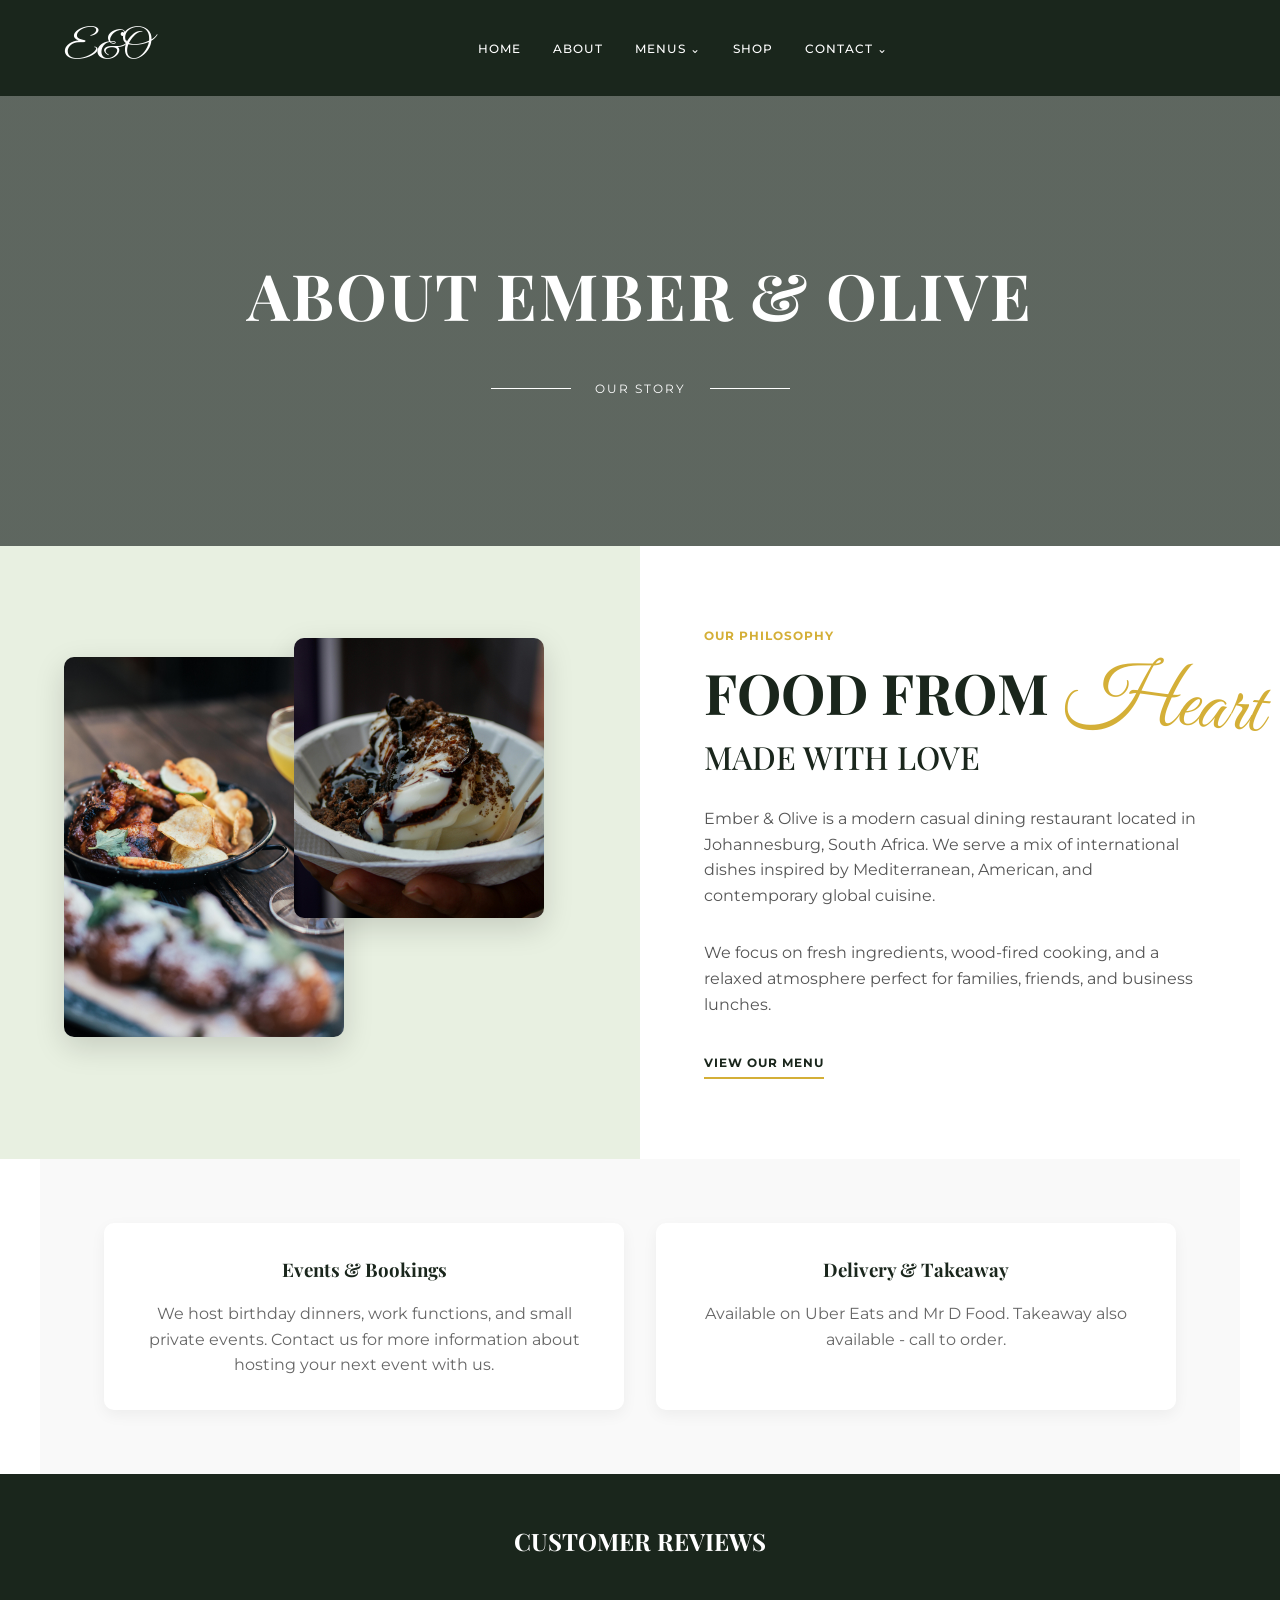
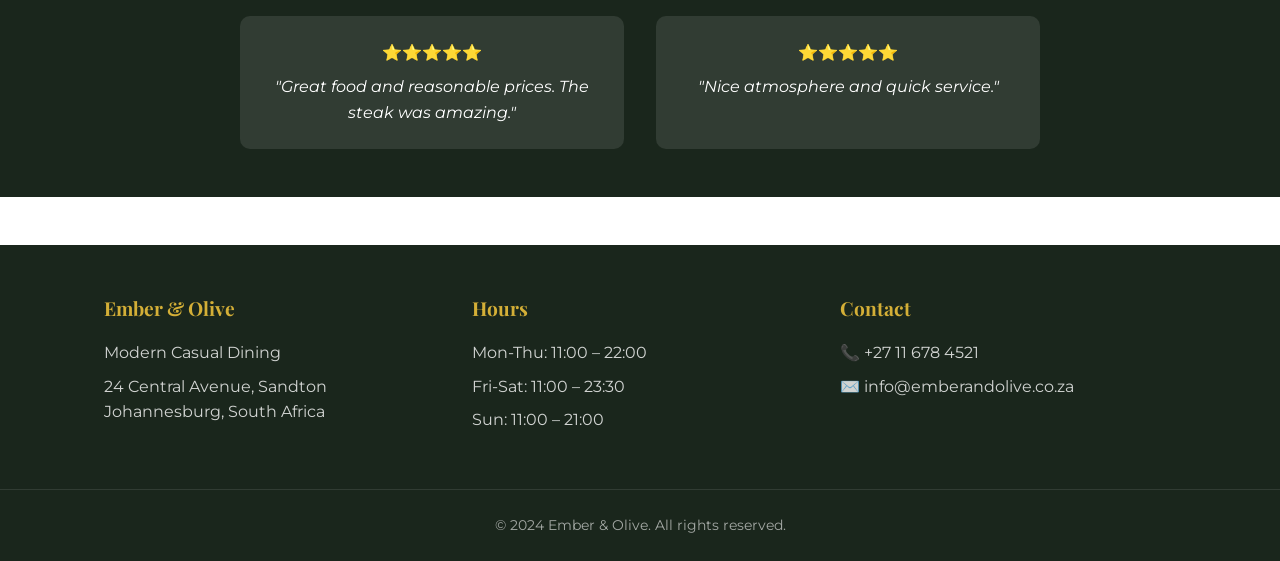
==== commit 643685df: "A few erorrs in the code" ====
--- a/About.html
+++ b/About.html
@@ -18,10 +18,10 @@
         </div>
         <ul class="nav-links" id="nav-links">
             <li><a href="index.html">HOME</a></li>
-            <li><a href="about.html">ABOUT</a></li>
-            <li><a href="menu.html">MENUS ⌄</a></li>
+            <li><a href="About.html">ABOUT</a></li>
+            <li><a href="Menu.html">MENUS ⌄</a></li>
             <li><a href="#">SHOP</a></li>
-            <li><a href="contact.html">CONTACT ⌄</a></li>
+            <li><a href="Contact.html">CONTACT ⌄</a></li>
         </ul>
     </nav>
 
@@ -49,7 +49,7 @@
                 <h3 class="subheading">MADE WITH LOVE</h3>
                 <p class="description">Ember & Olive is a modern casual dining restaurant located in Johannesburg, South Africa. We serve a mix of international dishes inspired by Mediterranean, American, and contemporary global cuisine.</p>
                 <p class="description">We focus on fresh ingredients, wood-fired cooking, and a relaxed atmosphere perfect for families, friends, and business lunches.</p>
-                <a href="menu.html" class="concept-link">VIEW OUR MENU</a>
+                <a href="Menu.html" class="concept-link">VIEW OUR MENU</a>
             </div>
         </div>
         <div class="right-column">
--- a/css/style.css
+++ b/css/style.css
@@ -192,12 +192,12 @@
 
 .logo {
     font-family: 'Great Vibes', cursive;
-    font-size: 2rem;
+    font-size: 2.5rem;
     color: #fff;
     font-weight: normal;
     transition: all 0.3s ease;
     cursor: pointer;
-    z-index: 1001;
+    flex-shrink: 0;
 }
 
 .logo:hover {
@@ -205,7 +205,7 @@
     color: #d4af37;
 }
 
-/* Hamburger Menu Button */
+/* Hamburger Menu Button - Hidden on Desktop */
 .hamburger {
     display: none;
     flex-direction: column;
@@ -234,14 +234,15 @@
     transform: rotate(-45deg) translate(7px, -6px);
 }
 
-/* Navigation Links */
+/* Navigation Links - Centered on Desktop */
 .nav-links {
     list-style: none;
     display: flex;
     gap: 2rem;
     margin: 0;
     padding: 0;
-    transition: all 0.3s ease;
+    flex: 1;
+    justify-content: center;
 }
 
 .nav-links li {
@@ -331,32 +332,31 @@
 
 .hero-content h1 {
     font-family: 'Playfair Display', serif;
-    font-size: 3rem;
+    font-size: 4rem;
     font-weight: 700;
     color: #fff;
     margin-bottom: 1.5rem;
     text-transform: uppercase;
     letter-spacing: 2px;
     animation: fadeInUp 0.8s ease;
-    padding: 0 1rem;
 }
 
 .hero-divider {
     display: inline-flex;
     align-items: center;
-    gap: 1rem;
+    gap: 1.5rem;
     animation: fadeInUp 1s ease;
 }
 
 .hero-divider .line {
-    width: 50px;
+    width: 80px;
     height: 1px;
     background-color: #fff;
 }
 
 .hero-divider .divider-text {
     color: #fff;
-    font-size: 10px;
+    font-size: 12px;
     letter-spacing: 2px;
     text-transform: uppercase;
     font-family: 'Montserrat', sans-serif;
@@ -379,18 +379,18 @@
 
 .left-column {
     background: #fff;
-    padding: 60px 5%;
+    padding: 80px 5% 80px 10%;
     display: flex;
     align-items: center;
 }
 
 .left-content {
-    max-width: 100%;
+    max-width: 500px;
 }
 
 .eyebrow {
     color: #d4af37;
-    font-size: 11px;
+    font-size: 12px;
     font-weight: bold;
     letter-spacing: 1px;
     text-transform: uppercase;
@@ -405,11 +405,11 @@
 
 .heading-come {
     font-family: 'Playfair Display', serif;
-    font-size: 2.5rem;
+    font-size: 3.5rem;
     font-weight: 700;
     color: #1a261c;
     text-transform: uppercase;
-    line-height: 1.2;
+    line-height: 1.1;
     display: inline-block;
     position: relative;
     animation: fadeInLeft 0.7s ease;
@@ -417,37 +417,37 @@
 
 .cursive-us {
     font-family: 'Great Vibes', cursive;
-    font-size: 3.5rem;
+    font-size: 5rem;
     color: #d4af37;
     position: absolute;
-    top: -15px;
-    right: -40px;
+    top: -20px;
+    right: -60px;
     transform: rotate(5deg);
     animation: rotateIn 0.8s ease;
+    white-space: nowrap;
 }
 
 .subheading {
     font-family: 'Playfair Display', serif;
-    font-size: 1.5rem;
+    font-size: 2rem;
     font-weight: 500;
     color: #1a261c;
     text-transform: uppercase;
-    margin-bottom: 1rem;
+    margin-bottom: 1.5rem;
     animation: fadeInLeft 0.8s ease;
 }
 
 .description {
     color: #555;
     line-height: 1.6;
-    margin-bottom: 1.5rem;
-    font-size: 0.95rem;
+    margin-bottom: 2rem;
     animation: fadeInLeft 0.9s ease;
 }
 
 .concept-link {
     color: #1a261c;
     text-decoration: none;
-    font-size: 11px;
+    font-size: 12px;
     font-weight: bold;
     text-transform: uppercase;
     letter-spacing: 1px;
@@ -470,8 +470,7 @@
     display: flex;
     align-items: center;
     justify-content: center;
-    padding: 2rem;
-    min-height: 400px;
+    overflow: hidden;
 }
 
 .image-stack {
@@ -481,29 +480,31 @@
     display: flex;
     align-items: center;
     justify-content: center;
-    flex-wrap: wrap;
-    gap: 1rem;
 }
 
 .stack-image {
-    position: relative;
+    position: absolute;
     border-radius: 10px;
     box-shadow: 0 10px 30px rgba(0,0,0,0.15);
     transition: all 0.5s cubic-bezier(0.4, 0, 0.2, 1);
     cursor: pointer;
-    width: 200px;
-    height: auto;
 }
 
 .image-1 {
-    width: 220px;
-    height: auto;
+    width: 280px;
+    height: 380px;
+    object-fit: cover;
+    left: 10%;
+    bottom: 20%;
     z-index: 1;
 }
 
 .image-2 {
-    width: 200px;
-    height: auto;
+    width: 250px;
+    height: 280px;
+    object-fit: cover;
+    right: 15%;
+    top: 15%;
     z-index: 2;
 }
 
@@ -519,9 +520,9 @@
     background: linear-gradient(rgba(0,0,0,0.6), rgba(0,0,0,0.6)), url('images/Drink with fruits around it.jpg');
     background-size: cover;
     background-position: center;
-    padding: 3rem 1rem;
+    padding: 4rem 2rem;
     text-align: center;
-    margin: 2rem 0;
+    margin: 3rem 0;
     transition: all 0.3s ease;
 }
 
@@ -531,16 +532,16 @@
 }
 
 .banner-content {
-    display: inline-flex;
+    display: flex;
+    flex-direction: column;
     align-items: center;
-    gap: 1rem;
-    flex-wrap: wrap;
+    gap: 1.5rem;
     justify-content: center;
 }
 
 .banner-text {
     color: #fff;
-    font-size: 1.5rem;
+    font-size: 2rem;
     font-weight: bold;
     text-transform: uppercase;
     font-family: 'Playfair Display', serif;
@@ -566,9 +567,9 @@
 .badge {
     background-color: #ff5722;
     color: #fff;
-    padding: 4px 12px;
+    padding: 5px 15px;
     border-radius: 3px;
-    font-size: 10px;
+    font-size: 12px;
     font-weight: bold;
     text-transform: uppercase;
     animation: pulse 1.5s infinite;
@@ -577,14 +578,15 @@
 
 .specials-list {
     display: flex;
-    gap: 1rem;
+    gap: 2rem;
     flex-wrap: wrap;
     justify-content: center;
+    margin-top: 1rem;
 }
 
 .special-item {
     color: #fff;
-    font-size: 0.85rem;
+    font-size: 1rem;
     transition: transform 0.3s ease;
     display: inline-block;
 }
@@ -596,21 +598,222 @@
 
 /* ===== FEATURED MENU ===== */
 .featured-menu {
-    padding: 3rem 5%;
+    padding: 4rem 5%;
     text-align: center;
     background-color: #fff;
 }
 
 .featured-menu h2 {
     font-family: 'Playfair Display', serif;
-    font-size: 1.8rem;
+    font-size: 2.5rem;
+    color: #1a261c;
+    margin-bottom: 3rem;
+    position: relative;
+    display: inline-block;
+}
+
+.featured-menu h2::after {
+    content: '';
+    position: absolute;
+    bottom: -10px;
+    left: 50%;
+    transform: translateX(-50%);
+    width: 60px;
+    height: 2px;
+    background-color: #d4af37;
+    transition: width 0.3s ease;
+}
+
+.featured-menu h2:hover::after {
+    width: 100px;
+}
+
+.featured-grid {
+    display: grid;
+    grid-template-columns: repeat(auto-fit, minmax(300px, 1fr));
+    gap: 2rem;
+    max-width: 1200px;
+    margin: 0 auto;
+}
+
+.featured-card {
+    background: #fff;
+    border-radius: 10px;
+    overflow: hidden;
+    box-shadow: 0 5px 15px rgba(0,0,0,0.1);
+    transition: all 0.4s cubic-bezier(0.4, 0, 0.2, 1);
+    cursor: pointer;
+}
+
+.featured-card:hover {
+    transform: translateY(-10px);
+    box-shadow: 0 15px 40px rgba(0,0,0,0.15);
+}
+
+.featured-card img {
+    width: 100%;
+    height: 250px;
+    object-fit: cover;
+    transition: transform 0.5s ease;
+}
+
+.featured-card:hover img {
+    transform: scale(1.05);
+}
+
+.featured-card h3 {
+    font-family: 'Playfair Display', serif;
+    font-size: 1.3rem;
+    color: #1a261c;
+    margin: 1rem 0 0.5rem;
+    transition: color 0.3s ease;
+}
+
+.featured-card:hover h3 {
+    color: #d4af37;
+}
+
+.featured-card p {
+    color: #666;
+    margin-bottom: 0.5rem;
+}
+
+.featured-card .price {
+    display: inline-block;
+    color: #d4af37;
+    font-size: 1.2rem;
+    font-weight: bold;
+    margin-bottom: 1rem;
+    transition: transform 0.3s ease;
+}
+
+.featured-card:hover .price {
+    transform: scale(1.1);
+}
+
+/* ===== INFO CARDS ===== */
+.info-cards {
+    display: grid;
+    grid-template-columns: repeat(auto-fit, minmax(300px, 1fr));
+    gap: 2rem;
+    padding: 4rem 5%;
+    background: #f9f9f9;
+    max-width: 1200px;
+    margin: 0 auto;
+}
+
+.card {
+    background: #fff;
+    padding: 2rem;
+    border-radius: 10px;
+    text-align: center;
+    box-shadow: 0 5px 15px rgba(0,0,0,0.05);
+    transition: all 0.4s cubic-bezier(0.4, 0, 0.2, 1);
+}
+
+.card:hover {
+    transform: translateY(-5px);
+    box-shadow: 0 10px 30px rgba(0,0,0,0.1);
+}
+
+.card h3 {
+    font-family: 'Playfair Display', serif;
+    color: #1a261c;
+    margin-bottom: 1rem;
+    transition: color 0.3s ease;
+}
+
+.card:hover h3 {
+    color: #d4af37;
+}
+
+.card p {
+    color: #666;
+    line-height: 1.6;
+}
+
+/* ===== REVIEWS BANNER ===== */
+.reviews-banner {
+    background: #1a261c;
+    padding: 3rem;
+    text-align: center;
+}
+
+.reviews-banner .banner-text {
+    color: #fff;
+    font-size: 1.5rem;
+    margin-bottom: 2rem;
+    display: block;
+    position: relative;
+    display: inline-block;
+}
+
+.reviews-banner .banner-text::after {
+    content: '';
+    position: absolute;
+    bottom: -5px;
+    left: 0;
+    width: 0;
+    height: 2px;
+    background-color: #d4af37;
+    transition: width 0.3s ease;
+}
+
+.reviews-banner:hover .banner-text::after {
+    width: 100%;
+}
+
+.reviews {
+    display: grid;
+    grid-template-columns: repeat(auto-fit, minmax(250px, 1fr));
+    gap: 2rem;
+    max-width: 800px;
+    margin: 0 auto;
+}
+
+.review {
+    background: rgba(255,255,255,0.1);
+    padding: 1.5rem;
+    border-radius: 10px;
+    transition: all 0.3s ease;
+}
+
+.review:hover {
+    transform: translateY(-5px);
+    background: rgba(255,255,255,0.2);
+}
+
+.review .stars {
+    color: #ffc107;
+    margin-bottom: 0.5rem;
+}
+
+.review p {
+    color: #fff;
+    font-style: italic;
+}
+
+/* ===== MENU PAGE ===== */
+.menu-sections {
+    max-width: 1200px;
+    margin: 0 auto;
+    padding: 4rem 5%;
+}
+
+.menu-category {
+    margin-bottom: 4rem;
+}
+
+.menu-category h2 {
+    font-family: 'Playfair Display', serif;
+    font-size: 2rem;
     color: #1a261c;
     margin-bottom: 2rem;
+    text-align: center;
     position: relative;
-    display: inline-block;
-}
-
-.featured-menu h2::after {
+}
+
+.menu-category h2::after {
     content: '';
     position: absolute;
     bottom: -10px;
@@ -622,230 +825,24 @@
     transition: width 0.3s ease;
 }
 
-.featured-menu h2:hover::after {
-    width: 80px;
-}
-
-.featured-grid {
-    display: grid;
-    grid-template-columns: repeat(auto-fit, minmax(280px, 1fr));
-    gap: 1.5rem;
-    max-width: 1200px;
-    margin: 0 auto;
-}
-
-.featured-card {
-    background: #fff;
-    border-radius: 10px;
-    overflow: hidden;
-    box-shadow: 0 5px 15px rgba(0,0,0,0.1);
-    transition: all 0.4s cubic-bezier(0.4, 0, 0.2, 1);
-    cursor: pointer;
-}
-
-.featured-card:hover {
-    transform: translateY(-5px);
-    box-shadow: 0 10px 30px rgba(0,0,0,0.15);
-}
-
-.featured-card img {
-    width: 100%;
-    height: 200px;
-    object-fit: cover;
-    transition: transform 0.5s ease;
-}
-
-.featured-card:hover img {
-    transform: scale(1.05);
-}
-
-.featured-card h3 {
-    font-family: 'Playfair Display', serif;
-    font-size: 1.2rem;
-    color: #1a261c;
-    margin: 1rem 0 0.5rem;
-    transition: color 0.3s ease;
-}
-
-.featured-card:hover h3 {
-    color: #d4af37;
-}
-
-.featured-card p {
-    color: #666;
-    margin-bottom: 0.5rem;
-    font-size: 0.9rem;
-}
-
-.featured-card .price {
-    display: inline-block;
-    color: #d4af37;
-    font-size: 1.1rem;
-    font-weight: bold;
-    margin-bottom: 1rem;
-    transition: transform 0.3s ease;
-}
-
-.featured-card:hover .price {
-    transform: scale(1.1);
-}
-
-/* ===== INFO CARDS ===== */
-.info-cards {
-    display: grid;
-    grid-template-columns: repeat(auto-fit, minmax(280px, 1fr));
-    gap: 1.5rem;
-    padding: 3rem 5%;
-    background: #f9f9f9;
-    max-width: 1200px;
-    margin: 0 auto;
-}
-
-.card {
-    background: #fff;
-    padding: 1.5rem;
-    border-radius: 10px;
-    text-align: center;
-    box-shadow: 0 5px 15px rgba(0,0,0,0.05);
-    transition: all 0.4s cubic-bezier(0.4, 0, 0.2, 1);
-}
-
-.card:hover {
-    transform: translateY(-5px);
-    box-shadow: 0 10px 30px rgba(0,0,0,0.1);
-}
-
-.card h3 {
-    font-family: 'Playfair Display', serif;
-    font-size: 1.2rem;
-    color: #1a261c;
-    margin-bottom: 1rem;
-    transition: color 0.3s ease;
-}
-
-.card:hover h3 {
-    color: #d4af37;
-}
-
-.card p {
-    color: #666;
-    line-height: 1.6;
-    font-size: 0.9rem;
-}
-
-/* ===== REVIEWS BANNER ===== */
-.reviews-banner {
-    background: #1a261c;
-    padding: 2rem 1rem;
-    text-align: center;
-}
-
-.reviews-banner .banner-text {
-    color: #fff;
-    font-size: 1.3rem;
-    margin-bottom: 1.5rem;
-    display: block;
-    position: relative;
-    display: inline-block;
-}
-
-.reviews-banner .banner-text::after {
-    content: '';
-    position: absolute;
-    bottom: -5px;
-    left: 0;
-    width: 0;
-    height: 2px;
-    background-color: #d4af37;
-    transition: width 0.3s ease;
-}
-
-.reviews-banner:hover .banner-text::after {
-    width: 100%;
-}
-
-.reviews {
-    display: grid;
-    grid-template-columns: repeat(auto-fit, minmax(280px, 1fr));
-    gap: 1.5rem;
-    max-width: 800px;
-    margin: 0 auto;
-}
-
-.review {
-    background: rgba(255,255,255,0.1);
-    padding: 1.2rem;
-    border-radius: 10px;
-    transition: all 0.3s ease;
-}
-
-.review:hover {
-    transform: translateY(-5px);
-    background: rgba(255,255,255,0.2);
-}
-
-.review .stars {
-    color: #ffc107;
-    margin-bottom: 0.5rem;
-    font-size: 0.9rem;
-}
-
-.review p {
-    color: #fff;
-    font-style: italic;
-    font-size: 0.9rem;
-}
-
-/* ===== MENU PAGE ===== */
-.menu-sections {
-    max-width: 1200px;
-    margin: 0 auto;
-    padding: 2rem 5%;
-}
-
-.menu-category {
-    margin-bottom: 3rem;
-}
-
-.menu-category h2 {
-    font-family: 'Playfair Display', serif;
-    font-size: 1.5rem;
-    color: #1a261c;
-    margin-bottom: 1.5rem;
-    text-align: center;
-    position: relative;
-}
-
-.menu-category h2::after {
-    content: '';
-    position: absolute;
-    bottom: -8px;
-    left: 50%;
-    transform: translateX(-50%);
-    width: 40px;
-    height: 2px;
-    background-color: #d4af37;
-    transition: width 0.3s ease;
-}
-
 .menu-category:hover h2::after {
-    width: 70px;
+    width: 100px;
 }
 
 .menu-items-grid {
     display: grid;
     grid-template-columns: repeat(auto-fit, minmax(280px, 1fr));
-    gap: 0.5rem;
+    gap: 1rem;
 }
 
 .menu-item-card {
-    padding: 0.8rem;
+    padding: 1rem;
     border-bottom: 1px solid #eee;
     transition: all 0.3s ease;
 }
 
 .menu-item-card:hover {
-    transform: translateX(5px);
+    transform: translateX(10px);
     border-bottom-color: #d4af37;
 }
 
@@ -859,7 +856,7 @@
 
 .item-info h3 {
     font-family: 'Montserrat', sans-serif;
-    font-size: 0.95rem;
+    font-size: 1rem;
     color: #333;
     font-weight: 500;
     transition: color 0.3s ease;
@@ -872,7 +869,6 @@
 .item-info .price {
     color: #d4af37;
     font-weight: bold;
-    font-size: 0.95rem;
     transition: transform 0.3s ease;
 }
 
@@ -882,38 +878,42 @@
 
 .menu-with-image {
     display: grid;
-    grid-template-columns: 1fr;
-    gap: 1.5rem;
+    grid-template-columns: 2fr 1fr;
+    gap: 2rem;
     align-items: start;
+}
+
+.menu-with-image.reverse {
+    grid-template-columns: 1fr 2fr;
 }
 
 .category-image img {
     width: 100%;
     border-radius: 10px;
     object-fit: cover;
-    height: 200px;
+    height: 300px;
     transition: all 0.5s cubic-bezier(0.4, 0, 0.2, 1);
     cursor: pointer;
 }
 
 .category-image img:hover {
-    transform: scale(1.02);
+    transform: scale(1.03);
     box-shadow: 0 10px 30px rgba(0,0,0,0.2);
 }
 
 /* ===== CONTACT PAGE ===== */
 .contact-cards {
     display: grid;
-    grid-template-columns: repeat(auto-fit, minmax(280px, 1fr));
-    gap: 1.5rem;
-    padding: 3rem 5%;
+    grid-template-columns: repeat(auto-fit, minmax(250px, 1fr));
+    gap: 2rem;
+    padding: 4rem 5%;
     max-width: 1200px;
     margin: 0 auto;
 }
 
 .contact-card {
     text-align: center;
-    padding: 1.5rem;
+    padding: 2rem;
     background: #fff;
     border-radius: 10px;
     box-shadow: 0 5px 15px rgba(0,0,0,0.05);
@@ -921,13 +921,13 @@
 }
 
 .contact-card:hover {
-    transform: translateY(-5px);
-    box-shadow: 0 10px 30px rgba(0,0,0,0.1);
+    transform: translateY(-8px);
+    box-shadow: 0 15px 40px rgba(0,0,0,0.1);
 }
 
 .contact-icon {
-    font-size: 2rem;
-    margin-bottom: 0.8rem;
+    font-size: 2.5rem;
+    margin-bottom: 1rem;
     transition: transform 0.3s ease;
     display: inline-block;
 }
@@ -938,9 +938,8 @@
 
 .contact-card h3 {
     font-family: 'Playfair Display', serif;
-    font-size: 1.2rem;
     color: #1a261c;
-    margin-bottom: 0.8rem;
+    margin-bottom: 1rem;
     transition: color 0.3s ease;
 }
 
@@ -951,7 +950,6 @@
 .contact-card p {
     color: #666;
     margin-bottom: 0.5rem;
-    font-size: 0.9rem;
 }
 
 .contact-card a {
@@ -967,7 +965,7 @@
 }
 
 .contact-card .small {
-    font-size: 0.8rem;
+    font-size: 0.85rem;
     color: #888;
     margin-top: 0.5rem;
 }
@@ -975,12 +973,12 @@
 .contact-info-section {
     max-width: 1200px;
     margin: 0 auto;
-    padding: 1rem 5% 2rem;
+    padding: 2rem 5%;
 }
 
 .map-container {
     background: #f9f9f9;
-    padding: 1.5rem;
+    padding: 2rem;
     border-radius: 10px;
     text-align: center;
     transition: all 0.3s ease;
@@ -993,7 +991,7 @@
 
 .map-container h3 {
     font-family: 'Playfair Display', serif;
-    font-size: 1.3rem;
+    font-size: 1.5rem;
     color: #1a261c;
     margin-bottom: 1rem;
 }
@@ -1005,7 +1003,7 @@
 
 .map-drink-image {
     width: 100%;
-    max-width: 300px;
+    max-width: 400px;
     border-radius: 10px;
     margin-top: 1rem;
     transition: all 0.5s ease;
@@ -1021,42 +1019,42 @@
 .faq-section {
     max-width: 800px;
     margin: 0 auto;
-    padding: 2rem 5% 3rem;
+    padding: 4rem 5%;
 }
 
 .faq-section h2 {
     font-family: 'Playfair Display', serif;
-    font-size: 1.5rem;
+    font-size: 2rem;
     color: #1a261c;
     text-align: center;
-    margin-bottom: 1.5rem;
+    margin-bottom: 2rem;
     position: relative;
 }
 
 .faq-section h2::after {
     content: '';
     position: absolute;
-    bottom: -8px;
+    bottom: -10px;
     left: 50%;
     transform: translateX(-50%);
-    width: 40px;
+    width: 50px;
     height: 2px;
     background-color: #d4af37;
     transition: width 0.3s ease;
 }
 
 .faq-section h2:hover::after {
-    width: 70px;
+    width: 100px;
 }
 
 .faq-grid {
-    margin-top: 1.5rem;
+    margin-top: 2rem;
 }
 
 .faq-grid details {
-    margin-bottom: 0.8rem;
+    margin-bottom: 1rem;
     border-bottom: 1px solid #eee;
-    padding-bottom: 0.8rem;
+    padding-bottom: 1rem;
     transition: all 0.3s ease;
 }
 
@@ -1068,7 +1066,7 @@
     font-weight: bold;
     color: #1a261c;
     cursor: pointer;
-    font-size: 0.95rem;
+    font-size: 1.1rem;
     padding: 0.5rem 0;
     transition: all 0.3s ease;
 }
@@ -1083,7 +1081,6 @@
     padding-left: 1rem;
     color: #666;
     line-height: 1.6;
-    font-size: 0.9rem;
     animation: fadeInUp 0.5s ease;
 }
 
@@ -1095,32 +1092,31 @@
 footer {
     background-color: #1a261c;
     color: #fff;
-    margin-top: 2rem;
+    margin-top: 3rem;
 }
 
 .footer-content {
     max-width: 1200px;
     margin: 0 auto;
-    padding: 2rem 5%;
+    padding: 3rem 5%;
     display: grid;
     grid-template-columns: repeat(auto-fit, minmax(250px, 1fr));
-    gap: 1.5rem;
+    gap: 2rem;
 }
 
 .footer-section {
     transition: transform 0.3s ease;
-    text-align: center;
 }
 
 .footer-section:hover {
-    transform: translateY(-3px);
+    transform: translateY(-5px);
 }
 
 .footer-section h3 {
     font-family: 'Playfair Display', serif;
     color: #d4af37;
-    margin-bottom: 0.8rem;
-    font-size: 1.1rem;
+    margin-bottom: 1rem;
+    font-size: 1.2rem;
     transition: all 0.3s ease;
 }
 
@@ -1132,7 +1128,6 @@
     color: rgba(255,255,255,0.8);
     line-height: 1.6;
     margin-bottom: 0.5rem;
-    font-size: 0.85rem;
     transition: transform 0.3s ease;
 }
 
@@ -1143,18 +1138,111 @@
 
 .footer-bottom {
     text-align: center;
-    padding: 1rem;
+    padding: 1.5rem;
     border-top: 1px solid rgba(255,255,255,0.1);
 }
 
 .footer-bottom p {
     color: rgba(255,255,255,0.6);
-    font-size: 0.8rem;
+    font-size: 0.9rem;
 }
 
 /* ===== RESPONSIVE DESIGN ===== */
+@media (max-width: 968px) {
+    .split-section {
+        grid-template-columns: 1fr;
+    }
+    
+    .split-section.reverse {
+        direction: ltr;
+    }
+    
+    .left-column {
+        padding: 3rem 5%;
+        text-align: center;
+    }
+    
+    .left-content {
+        max-width: 100%;
+    }
+    
+    .image-stack {
+        height: 500px;
+        position: relative;
+        display: flex;
+        justify-content: center;
+        align-items: center;
+        gap: 1rem;
+        flex-wrap: wrap;
+        padding: 2rem;
+    }
+    
+    .image-1, .image-2 {
+        position: relative;
+        width: 250px;
+        height: auto;
+        margin: 0 auto;
+    }
+    
+    .image-1 {
+        left: 0;
+        bottom: 0;
+    }
+    
+    .image-2 {
+        right: 0;
+        top: 0;
+    }
+    
+    .menu-with-image {
+        grid-template-columns: 1fr;
+    }
+    
+    .menu-with-image.reverse {
+        grid-template-columns: 1fr;
+    }
+    
+    .hero-content h1 {
+        font-size: 2rem;
+        padding: 0 1rem;
+    }
+    
+    .hero-divider .line {
+        width: 40px;
+    }
+    
+    .cursive-us {
+        position: static;
+        display: block;
+        font-size: 3rem;
+        text-align: center;
+        transform: none;
+        margin-top: 0.5rem;
+    }
+    
+    .main-heading-container {
+        text-align: center;
+    }
+    
+    .heading-come {
+        font-size: 2rem;
+        display: block;
+    }
+    
+    .subheading {
+        font-size: 1.5rem;
+        text-align: center;
+    }
+    
+    .specials-list {
+        flex-direction: column;
+        gap: 0.5rem;
+        align-items: center;
+    }
+}
+
 @media (max-width: 768px) {
-    /* Hamburger Menu Styles */
+    /* Hamburger Menu Styles - Only on Mobile */
     .hamburger {
         display: flex;
     }
@@ -1184,150 +1272,37 @@
         padding: 0.5rem;
     }
     
-    /* Hero Section */
-    .hero-content h1 {
-        font-size: 1.8rem;
-    }
-    
-    .hero-divider .line {
-        width: 30px;
-    }
-    
-    .hero-divider .divider-text {
-        font-size: 9px;
-    }
-    
-    /* Split Section */
-    .split-section {
+    .featured-grid {
         grid-template-columns: 1fr;
     }
     
-    .split-section.reverse {
-        direction: ltr;
-    }
-    
-    .left-column {
-        padding: 2rem 1.5rem;
+    .banner-text {
+        font-size: 1.5rem;
+    }
+    
+    .banner-content {
+        flex-direction: column;
+    }
+    
+    .reviews {
+        grid-template-columns: 1fr;
+    }
+    
+    .info-cards {
+        grid-template-columns: 1fr;
+    }
+    
+    .contact-cards {
+        grid-template-columns: 1fr;
+    }
+    
+    .footer-content {
+        grid-template-columns: 1fr;
         text-align: center;
     }
     
-    .left-content {
-        max-width: 100%;
-    }
-    
-    .heading-come {
-        font-size: 1.8rem;
-        display: block;
-    }
-    
-    .cursive-us {
-        position: static;
-        display: block;
-        font-size: 2.5rem;
-        text-align: center;
-        transform: none;
-        margin-top: 0.5rem;
-    }
-    
-    .subheading {
-        font-size: 1.2rem;
-        text-align: center;
-    }
-    
-    .description {
-        font-size: 0.9rem;
-        text-align: center;
-    }
-    
-    .eyebrow {
-        text-align: center;
-    }
-    
-    .concept-link {
-        display: inline-block;
-        margin-top: 0.5rem;
-    }
-    
-    /* Right Column Images */
-    .right-column {
-        padding: 2rem 1rem;
-        min-height: auto;
-    }
-    
-    .image-stack {
-        flex-direction: column;
-        gap: 1rem;
-    }
-    
-    .stack-image {
-        width: 100%;
-        max-width: 280px;
-        height: auto;
-        position: relative;
-    }
-    
-    .image-1, .image-2 {
-        position: relative;
-        left: 0;
-        right: 0;
-        top: 0;
-        bottom: 0;
-        width: 100%;
-        max-width: 280px;
-    }
-    
-    /* Specials Banner */
-    .specials-banner {
-        padding: 2rem 1rem;
-        margin: 1.5rem 0;
-    }
-    
-    .banner-text {
-        font-size: 1.2rem;
-    }
-    
-    .specials-list {
-        flex-direction: column;
-        gap: 0.5rem;
-        align-items: center;
-    }
-    
-    .special-item {
-        font-size: 0.8rem;
-    }
-    
-    /* Featured Menu */
-    .featured-menu {
-        padding: 2rem 1rem;
-    }
-    
-    .featured-menu h2 {
-        font-size: 1.5rem;
-    }
-    
-    .featured-card img {
-        height: 180px;
-    }
-    
-    .featured-card h3 {
-        font-size: 1.1rem;
-    }
-    
-    /* Menu Page */
-    .menu-sections {
-        padding: 1.5rem;
-    }
-    
-    .menu-category h2 {
-        font-size: 1.3rem;
-    }
-    
-    .menu-with-image {
+    .menu-items-grid {
         grid-template-columns: 1fr;
-    }
-    
-    .category-image img {
-        height: 180px;
     }
     
     .item-info {
@@ -1336,98 +1311,22 @@
         text-align: center;
     }
     
-    /* Contact Page */
-    .contact-cards {
-        padding: 2rem 1rem;
-        gap: 1rem;
-    }
-    
-    .contact-card {
-        padding: 1.2rem;
-    }
-    
-    .contact-icon {
-        font-size: 1.8rem;
-    }
-    
-    .contact-card h3 {
-        font-size: 1.1rem;
-    }
-    
-    .map-container {
-        padding: 1rem;
-    }
-    
-    .map-drink-image {
-        max-width: 250px;
-    }
-    
-    /* Info Cards */
-    .info-cards {
-        padding: 2rem 1rem;
-        gap: 1rem;
-    }
-    
-    .card {
-        padding: 1.2rem;
-    }
-    
-    .card h3 {
-        font-size: 1.1rem;
-    }
-    
-    /* Reviews Banner */
-    .reviews-banner {
-        padding: 1.5rem;
-    }
-    
-    .reviews-banner .banner-text {
-        font-size: 1.1rem;
-    }
-    
-    .review {
-        padding: 1rem;
-    }
-    
-    /* FAQ Section */
-    .faq-section {
-        padding: 1.5rem;
-    }
-    
-    .faq-section h2 {
-        font-size: 1.3rem;
-    }
-    
-    .faq-grid summary {
-        font-size: 0.9rem;
-    }
-    
-    /* Footer */
-    .footer-content {
-        padding: 1.5rem;
-        gap: 1rem;
-    }
-    
-    .footer-section h3 {
-        font-size: 1rem;
-    }
-    
-    .footer-section p {
-        font-size: 0.8rem;
+    .category-image img {
+        height: 200px;
     }
 }
 
 @media (max-width: 480px) {
     .hero {
-        height: 50vh;
+        height: 60vh;
     }
     
     .about-hero, .menu-hero, .contact-hero {
-        height: 35vh;
+        height: 40vh;
     }
     
     .hero-content h1 {
-        font-size: 1.3rem;
+        font-size: 1.5rem;
     }
     
     .hero-divider .line {
@@ -1435,7 +1334,11 @@
     }
     
     .hero-divider .divider-text {
-        font-size: 8px;
+        font-size: 10px;
+    }
+    
+    .eyebrow {
+        font-size: 10px;
     }
     
     .heading-come {
@@ -1447,22 +1350,30 @@
     }
     
     .subheading {
+        font-size: 1.2rem;
+    }
+    
+    .description {
+        font-size: 0.9rem;
+    }
+    
+    .featured-menu h2 {
+        font-size: 1.8rem;
+    }
+    
+    .menu-category h2 {
+        font-size: 1.5rem;
+    }
+    
+    .contact-card {
+        padding: 1.5rem;
+    }
+    
+    .faq-section h2 {
+        font-size: 1.5rem;
+    }
+    
+    .faq-grid summary {
         font-size: 1rem;
     }
-    
-    .description {
-        font-size: 0.85rem;
-    }
-    
-    .featured-menu h2 {
-        font-size: 1.3rem;
-    }
-    
-    .menu-category h2 {
-        font-size: 1.2rem;
-    }
-    
-    .contact-card p {
-        font-size: 0.85rem;
-    }
 }
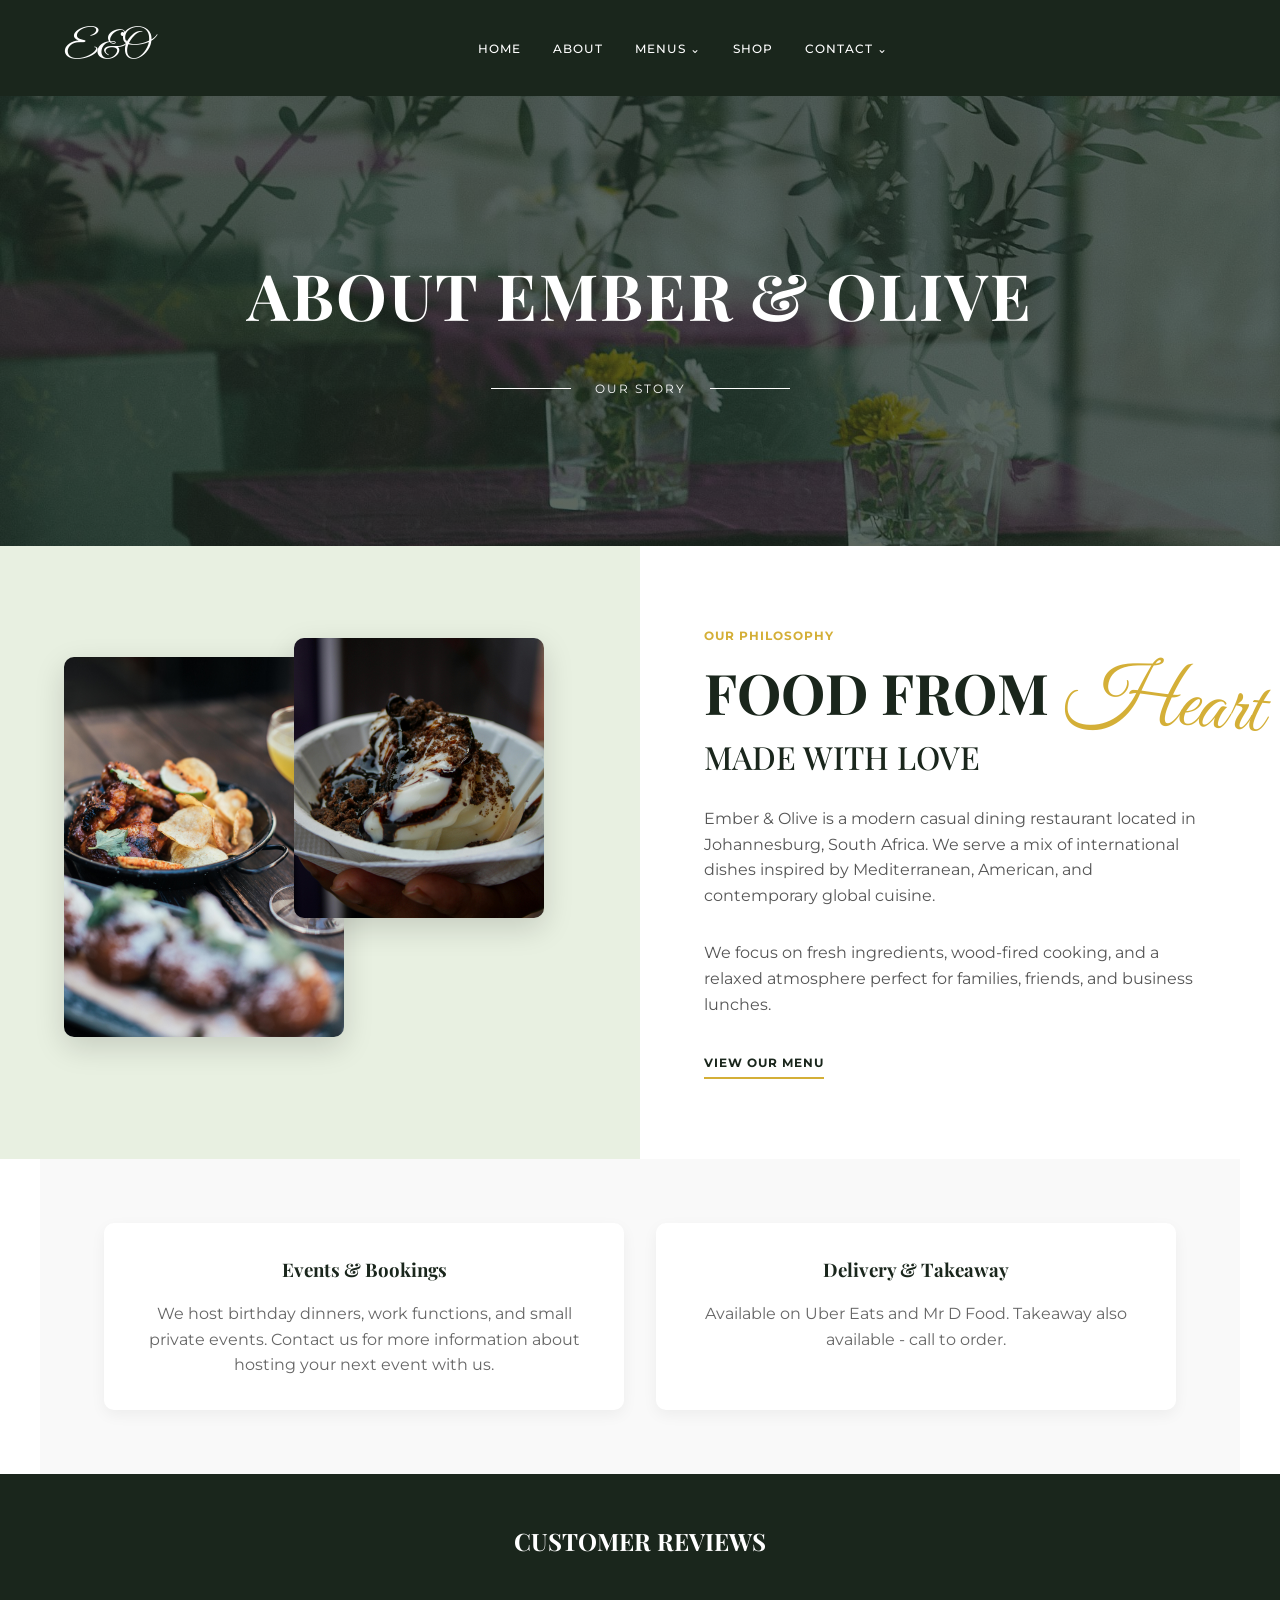
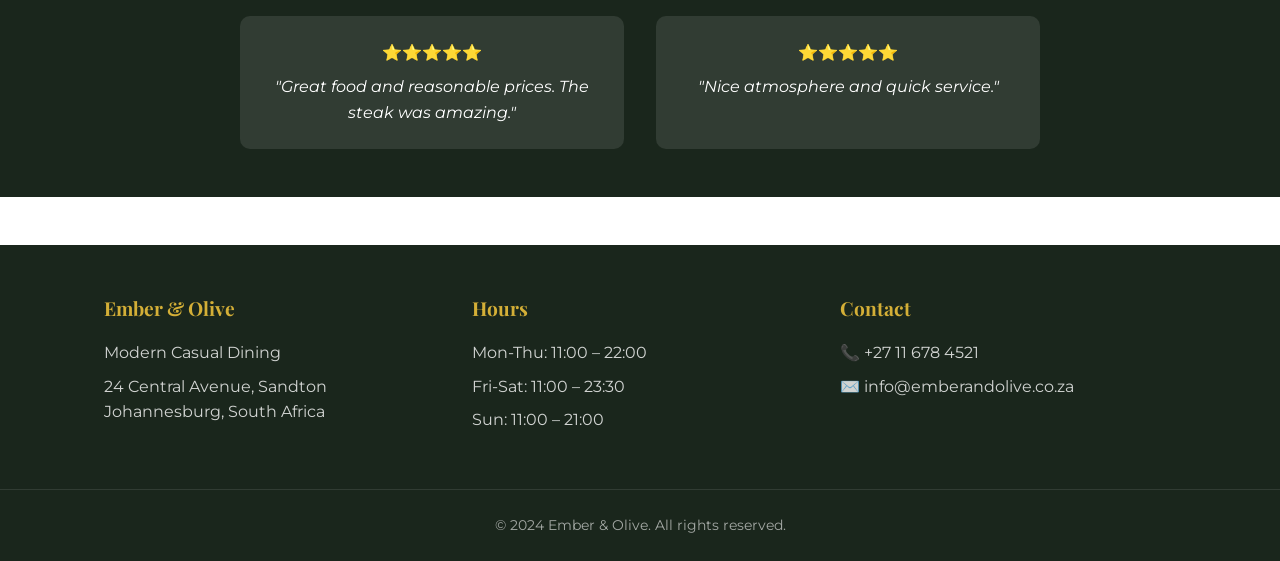
==== commit f38dfcea: "added new HomePoc image and integrated all the background images I added to the webside" ====
--- a/About.html
+++ b/About.html
@@ -25,8 +25,8 @@
         </ul>
     </nav>
 
-    <!-- About Hero Section -->
-    <section class="about-hero">
+    <!-- About Hero Section with AboutPic.jpg background -->
+    <section class="about-hero" style="background: linear-gradient(rgba(26, 38, 28, 0.7), rgba(26, 38, 28, 0.7)), url('images/AboutPic.jpg'); background-size: cover; background-position: center;">
         <div class="hero-content">
             <h1>ABOUT EMBER & OLIVE</h1>
             <div class="hero-divider">
--- a/css/style.css
+++ b/css/style.css
@@ -488,12 +488,12 @@
     box-shadow: 0 10px 30px rgba(0,0,0,0.15);
     transition: all 0.5s cubic-bezier(0.4, 0, 0.2, 1);
     cursor: pointer;
+    object-fit: cover;
 }
 
 .image-1 {
     width: 280px;
     height: 380px;
-    object-fit: cover;
     left: 10%;
     bottom: 20%;
     z-index: 1;
@@ -502,7 +502,6 @@
 .image-2 {
     width: 250px;
     height: 280px;
-    object-fit: cover;
     right: 15%;
     top: 15%;
     z-index: 2;
@@ -1166,20 +1165,27 @@
         max-width: 100%;
     }
     
+    /* Fix for images on mobile - make them stack nicely without cutting off */
+    .right-column {
+        min-height: auto;
+        padding: 2rem 1rem;
+    }
+    
     .image-stack {
-        height: 500px;
         position: relative;
         display: flex;
+        flex-direction: column;
+        align-items: center;
         justify-content: center;
-        align-items: center;
-        gap: 1rem;
-        flex-wrap: wrap;
-        padding: 2rem;
-    }
-    
-    .image-1, .image-2 {
+        gap: 1.5rem;
+        height: auto;
+        padding: 1rem;
+    }
+    
+    .stack-image {
         position: relative;
-        width: 250px;
+        width: 90%;
+        max-width: 280px;
         height: auto;
         margin: 0 auto;
     }
@@ -1187,11 +1193,13 @@
     .image-1 {
         left: 0;
         bottom: 0;
+        height: auto;
     }
     
     .image-2 {
         right: 0;
         top: 0;
+        height: auto;
     }
     
     .menu-with-image {
@@ -1218,6 +1226,7 @@
         text-align: center;
         transform: none;
         margin-top: 0.5rem;
+        white-space: normal;
     }
     
     .main-heading-container {
@@ -1314,6 +1323,14 @@
     .category-image img {
         height: 200px;
     }
+    
+    /* Additional mobile image fixes */
+    .stack-image {
+        width: 95%;
+        max-width: 260px;
+        height: auto;
+        object-fit: contain;
+    }
 }
 
 @media (max-width: 480px) {
@@ -1376,4 +1393,16 @@
     .faq-grid summary {
         font-size: 1rem;
     }
+    
+    /* Small screen image fixes */
+    .stack-image {
+        width: 100%;
+        max-width: 220px;
+        height: auto;
+    }
+    
+    .image-stack {
+        gap: 1rem;
+        padding: 0.5rem;
+    }
 }
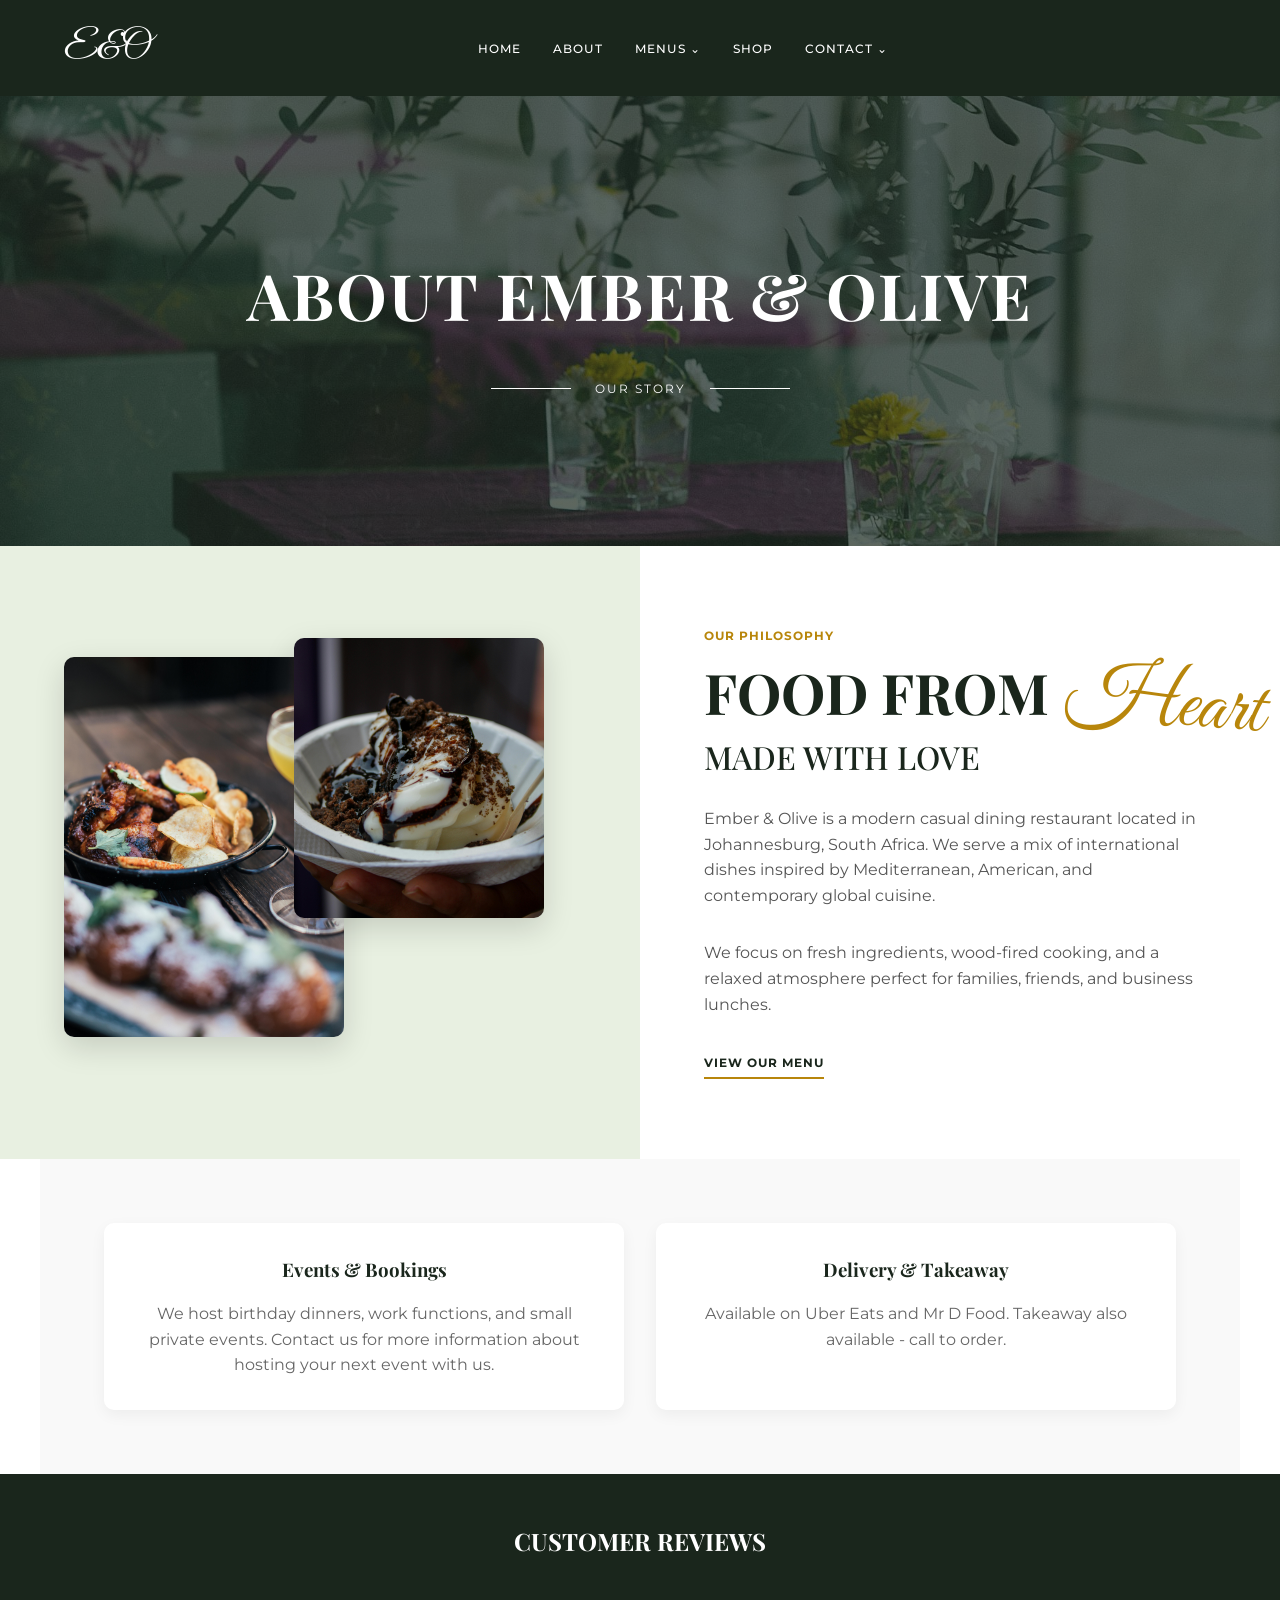
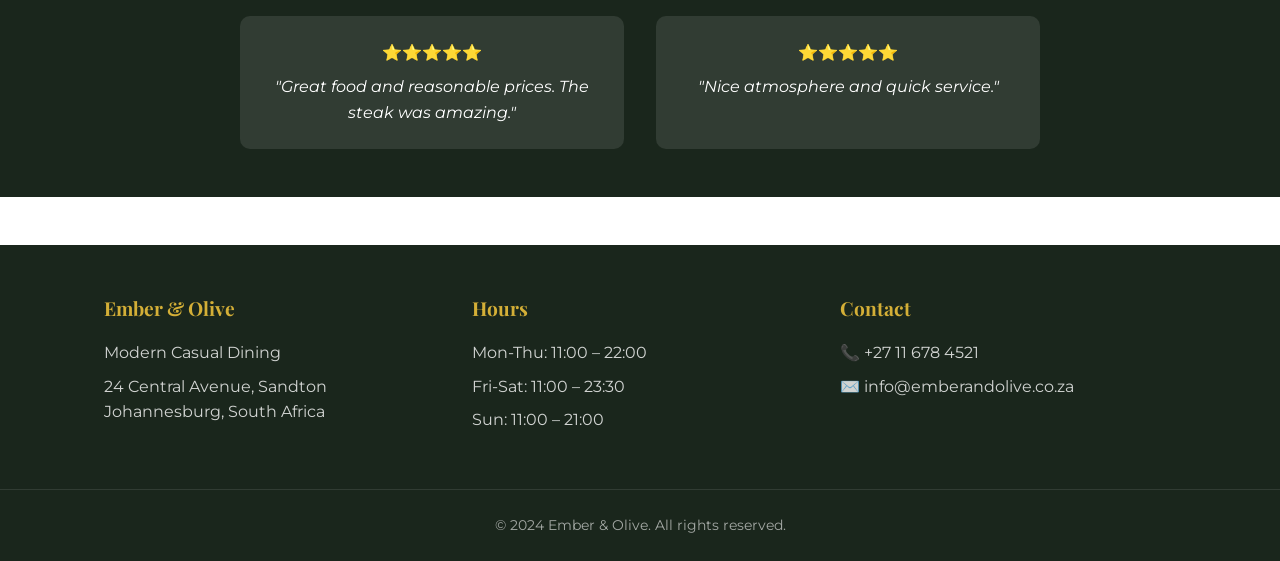
==== commit 9923612c: "improving my SEO and display" ====
--- a/About.html
+++ b/About.html
@@ -3,22 +3,22 @@
 <head>
     <meta charset="UTF-8">
     <meta name="viewport" content="width=device-width, initial-scale=1.0, user-scalable=yes">
-    <title>Ember & Olive - About Us</title>
+    <title>About Ember & Olive | Modern Casual Dining Restaurant in Sandton, Johannesburg</title>
     <link rel="stylesheet" href="css/style.css">
     <link href="https://fonts.googleapis.com/css2?family=Playfair+Display:wght@400;500;600;700;900&family=Montserrat:wght@300;400;500;600;700&family=Great+Vibes&display=swap" rel="stylesheet">
 </head>
 <body>
     <!-- Main Navigation with Hamburger Menu -->
-    <nav class="main-nav">
+    <nav class="main-nav" aria-label="Main navigation">
         <div class="logo">E&O</div>
-        <div class="hamburger" id="hamburger">
+        <div class="hamburger" id="hamburger" aria-label="Menu" role="button" tabindex="0">
             <span></span>
             <span></span>
             <span></span>
         </div>
         <ul class="nav-links" id="nav-links">
             <li><a href="index.html">HOME</a></li>
-            <li><a href="About.html">ABOUT</a></li>
+            <li><a href="About.html" aria-current="page">ABOUT</a></li>
             <li><a href="Menu.html">MENUS ⌄</a></li>
             <li><a href="#">SHOP</a></li>
             <li><a href="Contact.html">CONTACT ⌄</a></li>
@@ -26,68 +26,70 @@
     </nav>
 
     <!-- About Hero Section with AboutPic.jpg background -->
-    <section class="about-hero" style="background: linear-gradient(rgba(26, 38, 28, 0.7), rgba(26, 38, 28, 0.7)), url('images/AboutPic.jpg'); background-size: cover; background-position: center;">
+    <section class="about-hero" style="background: linear-gradient(rgba(26, 38, 28, 0.7), rgba(26, 38, 28, 0.7)), url('images/AboutPic.jpg'); background-size: cover; background-position: center;" aria-label="About hero section">
         <div class="hero-content">
             <h1>ABOUT EMBER & OLIVE</h1>
             <div class="hero-divider">
-                <span class="line"></span>
+                <span class="line" aria-hidden="true"></span>
                 <span class="divider-text">OUR STORY</span>
-                <span class="line"></span>
+                <span class="line" aria-hidden="true"></span>
             </div>
         </div>
     </section>
 
-    <!-- Split Content Section for About -->
-    <section class="split-section reverse">
-        <div class="left-column">
-            <div class="left-content">
-                <div class="eyebrow">OUR PHILOSOPHY</div>
-                <div class="main-heading-container">
-                    <h2 class="heading-come">FOOD FROM</h2>
-                    <span class="cursive-us">Heart</span>
-                </div>
-                <h3 class="subheading">MADE WITH LOVE</h3>
-                <p class="description">Ember & Olive is a modern casual dining restaurant located in Johannesburg, South Africa. We serve a mix of international dishes inspired by Mediterranean, American, and contemporary global cuisine.</p>
-                <p class="description">We focus on fresh ingredients, wood-fired cooking, and a relaxed atmosphere perfect for families, friends, and business lunches.</p>
-                <a href="Menu.html" class="concept-link">VIEW OUR MENU</a>
-            </div>
-        </div>
-        <div class="right-column">
-            <div class="image-stack">
-                <img src="images/Chicken and chips.jpg" alt="Crispy chicken and chips" class="stack-image image-1">
-                <img src="images/Desert.jpg" alt="Delicious dessert" class="stack-image image-2">
-            </div>
-        </div>
-    </section>
-
-    <!-- Events & Bookings Section -->
-    <section class="info-cards">
-        <div class="card">
-            <h3>Events & Bookings</h3>
-            <p>We host birthday dinners, work functions, and small private events. Contact us for more information about hosting your next event with us.</p>
-        </div>
-        <div class="card">
-            <h3>Delivery & Takeaway</h3>
-            <p>Available on Uber Eats and Mr D Food. Takeaway also available - call to order.</p>
-        </div>
-    </section>
-
-    <!-- Customer Reviews Banner -->
-    <section class="reviews-banner">
-        <div class="banner-content">
-            <span class="banner-text">CUSTOMER REVIEWS</span>
-            <div class="reviews">
-                <div class="review">
-                    <div class="stars">⭐⭐⭐⭐⭐</div>
-                    <p>"Great food and reasonable prices. The steak was amazing."</p>
-                </div>
-                <div class="review">
-                    <div class="stars">⭐⭐⭐⭐⭐</div>
-                    <p>"Nice atmosphere and quick service."</p>
+    <main>
+        <!-- Split Content Section for About -->
+        <section class="split-section reverse" aria-label="Our philosophy">
+            <div class="left-column">
+                <div class="left-content">
+                    <div class="eyebrow">OUR PHILOSOPHY</div>
+                    <div class="main-heading-container">
+                        <h2 class="heading-come">FOOD FROM</h2>
+                        <span class="cursive-us" aria-label="Heart">Heart</span>
+                    </div>
+                    <h3 class="subheading">MADE WITH LOVE</h3>
+                    <p class="description">Ember & Olive is a modern casual dining restaurant located in Johannesburg, South Africa. We serve a mix of international dishes inspired by Mediterranean, American, and contemporary global cuisine.</p>
+                    <p class="description">We focus on fresh ingredients, wood-fired cooking, and a relaxed atmosphere perfect for families, friends, and business lunches.</p>
+                    <a href="Menu.html" class="concept-link" aria-label="View our menu">VIEW OUR MENU</a>
                 </div>
             </div>
-        </div>
-    </section>
+            <div class="right-column">
+                <div class="image-stack">
+                    <img src="images/Chicken and chips.jpg" alt="Crispy chicken and chips served at Ember & Olive restaurant in Sandton" class="stack-image image-1" loading="lazy">
+                    <img src="images/Desert.jpg" alt="Delicious dessert from Ember & Olive's menu, a sweet treat for any occasion" class="stack-image image-2" loading="lazy">
+                </div>
+            </div>
+        </section>
+
+        <!-- Events & Bookings Section -->
+        <section class="info-cards" aria-label="Events and services">
+            <div class="card">
+                <h3>Events & Bookings</h3>
+                <p>We host birthday dinners, work functions, and small private events. Contact us for more information about hosting your next event with us.</p>
+            </div>
+            <div class="card">
+                <h3>Delivery & Takeaway</h3>
+                <p>Available on Uber Eats and Mr D Food. Takeaway also available - call to order.</p>
+            </div>
+        </section>
+
+        <!-- Customer Reviews Banner -->
+        <section class="reviews-banner" aria-label="Customer reviews">
+            <div class="banner-content">
+                <span class="banner-text">CUSTOMER REVIEWS</span>
+                <div class="reviews">
+                    <div class="review">
+                        <div class="stars">⭐⭐⭐⭐⭐</div>
+                        <p>"Great food and reasonable prices. The steak was amazing."</p>
+                    </div>
+                    <div class="review">
+                        <div class="stars">⭐⭐⭐⭐⭐</div>
+                        <p>"Nice atmosphere and quick service."</p>
+                    </div>
+                </div>
+            </div>
+        </section>
+    </main>
 
     <footer>
         <div class="footer-content">
@@ -114,7 +116,6 @@
     </footer>
 
     <script>
-        // Hamburger Menu Toggle
         const hamburger = document.getElementById('hamburger');
         const navLinks = document.getElementById('nav-links');
 
--- a/css/style.css
+++ b/css/style.css
@@ -13,6 +13,18 @@
     overflow-x: hidden;
 }
 
+/* ===== COLORS WITH PROPER CONTRAST ===== */
+:root {
+    --gold-dark: #b8860b;
+    --gold-light: #d4af37;
+    --dark-green: #1a261c;
+    --light-green: #e8f0e1;
+    --orange-dark: #e64a19;
+    --white: #ffffff;
+    --dark-text: #2c3e50;
+    --gray-text: #555555;
+}
+
 /* ===== SCROLL REVEAL ANIMATIONS ===== */
 @keyframes fadeInUp {
     from {
@@ -89,15 +101,6 @@
     to {
         opacity: 1;
         transform: rotate(0) scale(1);
-    }
-}
-
-@keyframes slideIn {
-    from {
-        transform: translateX(-100%);
-    }
-    to {
-        transform: translateX(0);
     }
 }
 
@@ -178,6 +181,8 @@
     animation-delay: 0.4s;
 }
 
+/* ===== TOP UTILITY BAR - REMOVED ===== */
+
 /* ===== MAIN NAVIGATION WITH HAMBURGER MENU ===== */
 .main-nav {
     background-color: #1a261c;
@@ -284,7 +289,6 @@
 /* ===== HERO SECTIONS ===== */
 .hero {
     height: 70vh;
-    background: linear-gradient(rgba(26, 38, 28, 0.7), rgba(26, 38, 28, 0.7)), url('images/Drink with fruits around it.jpg');
     background-size: cover;
     background-position: center;
     display: flex;
@@ -296,7 +300,6 @@
 
 .about-hero {
     height: 50vh;
-    background: linear-gradient(rgba(26, 38, 28, 0.7), rgba(26, 38, 28, 0.7)), url('images/Cool drink.jpg');
     background-size: cover;
     background-position: center;
     display: flex;
@@ -308,7 +311,6 @@
 
 .menu-hero {
     height: 50vh;
-    background: linear-gradient(rgba(26, 38, 28, 0.7), rgba(26, 38, 28, 0.7)), url('images/Cool drink.jpg');
     background-size: cover;
     background-position: center;
     display: flex;
@@ -320,7 +322,6 @@
 
 .contact-hero {
     height: 50vh;
-    background: linear-gradient(rgba(26, 38, 28, 0.7), rgba(26, 38, 28, 0.7)), url('images/Cool drink.jpg');
     background-size: cover;
     background-position: center;
     display: flex;
@@ -389,7 +390,7 @@
 }
 
 .eyebrow {
-    color: #d4af37;
+    color: var(--gold-dark);
     font-size: 12px;
     font-weight: bold;
     letter-spacing: 1px;
@@ -418,7 +419,7 @@
 .cursive-us {
     font-family: 'Great Vibes', cursive;
     font-size: 5rem;
-    color: #d4af37;
+    color: var(--gold-dark);
     position: absolute;
     top: -20px;
     right: -60px;
@@ -438,7 +439,7 @@
 }
 
 .description {
-    color: #555;
+    color: var(--gray-text);
     line-height: 1.6;
     margin-bottom: 2rem;
     animation: fadeInLeft 0.9s ease;
@@ -452,20 +453,20 @@
     text-transform: uppercase;
     letter-spacing: 1px;
     padding-bottom: 5px;
-    border-bottom: 2px solid #d4af37;
+    border-bottom: 2px solid var(--gold-dark);
     transition: all 0.3s ease;
     display: inline-block;
 }
 
 .concept-link:hover {
-    color: #d4af37;
+    color: var(--gold-dark);
     transform: translateX(5px);
     border-bottom-color: #1a261c;
 }
 
 /* Right Column with Overlapping Images */
 .right-column {
-    background-color: #e8f0e1;
+    background-color: var(--light-green);
     position: relative;
     display: flex;
     align-items: center;
@@ -564,7 +565,7 @@
 }
 
 .badge {
-    background-color: #ff5722;
+    background-color: var(--orange-dark);
     color: #fff;
     padding: 5px 15px;
     border-radius: 3px;
@@ -581,6 +582,7 @@
     flex-wrap: wrap;
     justify-content: center;
     margin-top: 1rem;
+    list-style: none;
 }
 
 .special-item {
@@ -679,7 +681,7 @@
 
 .featured-card .price {
     display: inline-block;
-    color: #d4af37;
+    color: var(--gold-dark);
     font-size: 1.2rem;
     font-weight: bold;
     margin-bottom: 1rem;
@@ -866,7 +868,7 @@
 }
 
 .item-info .price {
-    color: #d4af37;
+    color: var(--gold-dark);
     font-weight: bold;
     transition: transform 0.3s ease;
 }
@@ -952,7 +954,7 @@
 }
 
 .contact-card a {
-    color: #d4af37;
+    color: var(--gold-dark);
     text-decoration: none;
     transition: all 0.3s ease;
     display: inline-block;
@@ -1165,7 +1167,6 @@
         max-width: 100%;
     }
     
-    /* Fix for images on mobile - make them stack nicely without cutting off */
     .right-column {
         min-height: auto;
         padding: 2rem 1rem;
@@ -1251,7 +1252,6 @@
 }
 
 @media (max-width: 768px) {
-    /* Hamburger Menu Styles - Only on Mobile */
     .hamburger {
         display: flex;
     }
@@ -1324,7 +1324,6 @@
         height: 200px;
     }
     
-    /* Additional mobile image fixes */
     .stack-image {
         width: 95%;
         max-width: 260px;
@@ -1394,7 +1393,6 @@
         font-size: 1rem;
     }
     
-    /* Small screen image fixes */
     .stack-image {
         width: 100%;
         max-width: 220px;
